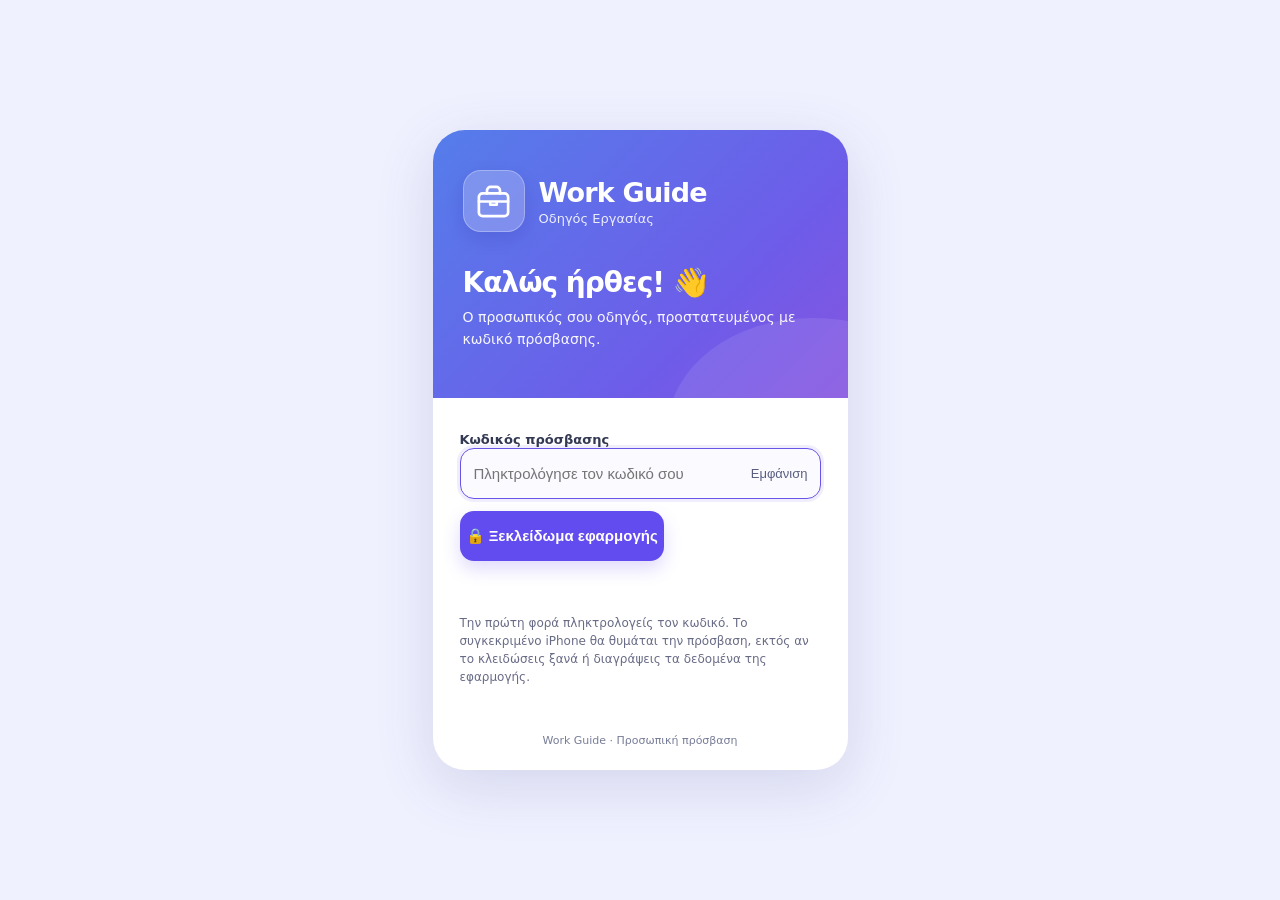
==== index.html @ 8a6b6c30 "Add files via upload" ====
<!doctype html>
<html lang="el"><head>
<meta charset="utf-8" />
<meta name="viewport" content="width=device-width, initial-scale=1, viewport-fit=cover" />
<meta name="theme-color" content="#625ce6" />
<meta name="robots" content="noindex,nofollow,noarchive" />
<meta name="description" content="Work Guide — Προσωπικός οδηγός εργασίας" />
<meta name="apple-mobile-web-app-capable" content="yes" />
<meta name="apple-mobile-web-app-title" content="Work Guide" />
<meta name="apple-mobile-web-app-status-bar-style" content="black-translucent" />
<link rel="manifest" href="./manifest.webmanifest" />
<link rel="apple-touch-icon" sizes="180x180" href="./icons/apple-touch-icon.png" />
<link rel="icon" sizes="192x192" type="image/png" href="./icons/icon-192.png" />
<title>Work Guide — Σύνδεση</title>
<style>
:root{color-scheme:light;font-family:Inter,system-ui,-apple-system,BlinkMacSystemFont,"Segoe UI",sans-serif}
*{box-sizing:border-box}html,body{margin:0;min-height:100%;background:#eff1ff;color:#192044}body{min-height:100dvh;display:grid;place-items:center;padding:max(22px,env(safe-area-inset-top)) 18px max(22px,env(safe-area-inset-bottom))}
.shell{width:min(100%,415px);min-height:580px;border-radius:32px;background:#fff;overflow:hidden;box-shadow:0 16px 58px #4e468d2a;display:flex;flex-direction:column}
.head{background:linear-gradient(135deg,#557dea 0%,#6e5ce9 68%,#8655df 100%);color:#fff;padding:40px 30px 47px;position:relative;isolation:isolate;overflow:hidden}
.head:after{content:"";position:absolute;z-index:-1;width:290px;height:220px;border-radius:50%;background:#ffffff17;right:-110px;bottom:-140px}
.brand{display:flex;align-items:center;gap:14px}.brand-icon{height:62px;width:62px;display:grid;place-items:center;border-radius:18px;background:#ffffff36;border:1px solid #ffffff48;box-shadow:0 7px 18px #19117f20}.brand-icon svg{height:39px;width:39px;stroke:#fff}.brand b{font-size:27px;letter-spacing:-.8px}.brand span{font-size:13px;opacity:.88;display:block;margin-top:3px}
h1{font-size:28px;letter-spacing:-1px;margin:34px 0 8px}.head p{font-size:14px;line-height:1.55;opacity:.95;margin:0}
.form{padding:31px 27px 36px;flex:1;display:flex;flex-direction:column;gap:10px}label{font-size:13px;font-weight:750;color:#333953}
.passrow{display:flex;align-items:center;border:1px solid #dedfec;border-radius:14px;overflow:hidden;background:#fbfaff;transition:border-color .2s}.passrow:focus-within{border-color:#6954e9;box-shadow:0 0 0 3px #6753e719}.passrow input{background:transparent;flex:1;border:0;padding:16px 13px;width:50%;font-size:15px;outline:none;color:#1a1b2e}.passrow button{border:0;background:none;padding:12px;color:#595e81;cursor:pointer;font-size:13px}
.submit{margin-top:12px;border:0;border-radius:14px;background:#634cef;color:#fff;height:50px;font-size:15px;font-weight:750;cursor:pointer;box-shadow:0 8px 18px #6144f132}.submit:disabled{opacity:.65;cursor:wait}#msg{min-height:21px;font-size:12px;line-height:1.5;color:#ad3153;margin:0}.explain{font-size:12px;color:#686b86;line-height:1.5;margin-top:auto;padding-top:22px}.foot{color:#777c97;font-size:11px;text-align:center;padding:0 12px 23px}
@media(max-width:480px){body{padding:0;display:block;background:#fff}.shell{width:100%;max-width:none;min-height:100dvh;border-radius:0;box-shadow:none}.head{padding-top:max(40px,calc(env(safe-area-inset-top) + 28px))}.form{padding:33px 24px 22px}}
</style></head><body>
<div class="shell"><header class="head"><div class="brand"><div class="brand-icon"><svg viewBox="0 0 24 24" fill="none" stroke-width="1.65" stroke-linecap="round" stroke-linejoin="round"><rect x="3" y="7" width="18" height="14" rx="2.3"/><path d="M8 7V5.3A2.3 2.3 0 0 1 10.3 3h3.4A2.3 2.3 0 0 1 16 5.3V7M3 12h18m-11 0v2h4v-2"/></svg></div><div><b>Work Guide</b><span>Οδηγός Εργασίας</span></div></div><h1>Καλώς ήρθες! 👋</h1><p>Ο προσωπικός σου οδηγός, προστατευμένος με κωδικό πρόσβασης.</p></header>
<main class="form"><form id="unlock"><label for="password">Κωδικός πρόσβασης</label><div class="passrow"><input id="password" name="password" type="password" autocomplete="off" minlength="1" required autofocus placeholder="Πληκτρολόγησε τον κωδικό σου"/><button type="button" id="toggle" aria-label="Εμφάνιση κωδικού">Εμφάνιση</button></div><button type="submit" class="submit" id="submit">🔒 Ξεκλείδωμα εφαρμογής</button><p id="msg" role="status" aria-live="polite"></p></form><p class="explain">Την πρώτη φορά πληκτρολογείς τον κωδικό. Το συγκεκριμένο iPhone θα θυμάται την πρόσβαση, εκτός αν το κλειδώσεις ξανά ή διαγράψεις τα δεδομένα της εφαρμογής.</p></main><div class="foot">Work Guide · Προσωπική πρόσβαση</div></div>
<script>
(()=>{
'use strict';
const $=id=>document.getElementById(id), form=$('unlock'), pwd=$('password'), btn=$('submit'), msg=$('msg');
const DB='workguide-device-unlock-v1', STORE='deviceKeys', KEY='deviceKey';
let unlocking=false;
function openDb(){
 return new Promise((resolve,reject)=>{
  if(!window.indexedDB){reject(new Error('Δεν υποστηρίζεται η μνήμη συσκευής.'));return;}
  const request=indexedDB.open(DB,1);
  request.onupgradeneeded=()=>{if(!request.result.objectStoreNames.contains(STORE))request.result.createObjectStore(STORE)};
  request.onsuccess=()=>resolve(request.result);
  request.onerror=()=>reject(request.error||new Error('Αδυναμία IndexedDB'));
 });
}
async function dbOperation(method,value){
 const db=await openDb();
 try{return await new Promise((resolve,reject)=>{
  const tx=db.transaction(STORE,method==='get'?'readonly':'readwrite');
  const request=method==='get'?tx.objectStore(STORE).get(KEY):method==='put'?tx.objectStore(STORE).put(value,KEY):tx.objectStore(STORE).delete(KEY);
  request.onsuccess=()=>resolve(request.result);
  request.onerror=()=>reject(request.error||new Error('Αποτυχία αποθήκευσης'));
  tx.onabort=()=>reject(tx.error||new Error('Αποτυχία βάσης'));
 })}finally{db.close()}
}
// Exposed only after successful unlock; used by the voluntary "Lock this device" button.
window.wgForgetDevice=async()=>{try{await dbOperation('delete')}catch(e){console.warn('Αποτυχία διαγραφής κλειδιού:',e);alert('Δεν διαγράφηκε το αποθηκευμένο κλειδί. Έλεγξε τον αποθηκευτικό χώρο του Safari.');return;}location.reload()};
const decoder=new TextDecoder(), encoder=new TextEncoder();
async function getEncrypted(){
 if(!self.crypto?.subtle)throw Error('Χρειάζεται HTTPS για ασφαλή λειτουργία.');
 const response=await fetch('./content.enc',{cache:'no-store'});
 if(!response.ok)throw Error('Δεν βρέθηκε το κρυπτογραφημένο περιεχόμενο.');
 const bytes=new Uint8Array(await response.arrayBuffer());
 if(bytes.length<48||decoder.decode(bytes.slice(0,4))!=='WGL2')throw Error('Το αρχείο της εφαρμογής δεν είναι έγκυρο.');
 return {salt:bytes.slice(4,20),iv:bytes.slice(20,32),cipher:bytes.slice(32)};
}
async function derive(password,salt){
 const material=await crypto.subtle.importKey('raw',encoder.encode(password),'PBKDF2',false,['deriveKey']);
 return crypto.subtle.deriveKey({name:'PBKDF2',salt,iterations:250000,hash:'SHA-256'},material,{name:'AES-GCM',length:256},false,['encrypt','decrypt']);
}
async function decrypt(key,packet){return decoder.decode(await crypto.subtle.decrypt({name:'AES-GCM',iv:packet.iv,additionalData:encoder.encode('workguide-v2-locked')},key,packet.cipher))}
function openApp(html,key){
 // The old edition forcibly locked on backgrounding. Remove only that obsolete behavior.
 html=html.replace(/<style id="wg-relock-style">[\s\S]*?<\/script>/,'');
 // Load the original procedure editor and the updated visual layer AFTER decrypting.
 const extras='<link rel="stylesheet" href="./procedures.css?v=4">'+
 '<link rel="stylesheet" href="./wg-photo-ui.css?v=4">'+
 '<script src="./procedures.js?v=4"><'+'/script>'+
 '<script src="./wg-photo-ui.js?v=4"><'+'/script>';
 const composed=html.replace(/<\/body>/i,extras+'</body>');
 window.__wgProcedureKey=key;
 pwd.value='';
 document.open();document.write(composed);document.close();
}
function message(text){msg.textContent=text;}
function busy(value,label){unlocking=value;btn.disabled=value;btn.textContent=label}
$('toggle').addEventListener('click',()=>{const visible=pwd.type==='text';pwd.type=visible?'password':'text';$('toggle').textContent=visible?'Εμφάνιση':'Απόκρυψη'});
form.addEventListener('submit',async e=>{
 e.preventDefault();if(unlocking||!pwd.value)return;
 busy(true,'Έλεγχος κωδικού…');message('');
 try{
  const packet=await getEncrypted();
  const key=await derive(pwd.value,packet.salt);
  let html;try{html=await decrypt(key,packet)}catch(e){throw Error('Λάθος κωδικός. Δοκίμασε ξανά.')}
  // Don't block access if the device refuses persistent key storage.
  try{await dbOperation('put',key)}catch(e){console.warn('Remember device unavailable',e)}
  openApp(html,key);
 }catch(e){message(e.message||'Αδυναμία ξεκλειδώματος.');busy(false,'🔒 Ξεκλείδωμα εφαρμογής');pwd.select()}
});
// Automatic unlock if the saved AES key still decrypts the currently deployed file.
(async()=>{
 message('Έλεγχος αυτής της συσκευής…');
 let key;try{key=await dbOperation('get')}catch(e){message('');return;}
 if(!key){message('');return;}
 busy(true,'Άνοιγμα Work Guide…');
 try{const packet=await getEncrypted();const html=await decrypt(key,packet);openApp(html,key)}
 catch(e){
  console.warn('Απαιτείται νέα επιβεβαίωση κωδικού.',e);
  try{await dbOperation('delete')}catch(_e){}
  busy(false,'🔒 Ξεκλείδωμα εφαρμογής');message('Χρειάζεται ξανά κωδικός (π.χ. επειδή άλλαξε ή καθαρίστηκαν τα δεδομένα).');
 }
})();
if('serviceWorker' in navigator&&(location.protocol==='https:'||location.hostname==='localhost'||location.hostname==='127.0.0.1')){
 window.addEventListener('load',()=>navigator.serviceWorker.register('./sw.js').catch(()=>{}));
}
})();
</script></body></html>
---- procedures.css ----
/* Work Guide — add and edit personal procedures, matching the existing PWA design */
.wg-new{display:flex;align-items:center;justify-content:center;gap:8px;background:linear-gradient(120deg,#6755ee,#7655ef);color:white;border:0;border-radius:15px;min-height:50px;padding:13px 16px;width:100%;font-weight:800;font-size:14px;margin:13px 0 17px;box-shadow:0 7px 18px #6550ee26}
.wg-count{font-size:12px;font-weight:700;color:#646988;margin:20px 3px 8px}
.wg-private{font-size:12px;line-height:1.55;color:#687086;background:#f0f0ff;padding:12px 14px;border-radius:12px;margin:14px 0}
.wg-form-label{display:block;font-size:13px;font-weight:800;color:#2a2d49;margin:18px 0 7px}
.wg-form-input,.wg-form-area{width:100%;box-sizing:border-box;border:1px solid #dcdfee;border-radius:13px;background:#fff;padding:13px 14px;color:#242843;font:inherit;font-size:15px;line-height:1.45;outline:none}
.wg-form-input:focus,.wg-form-area:focus{border-color:#7655ea;box-shadow:0 0 0 3px #6a4ce51d}
.wg-form-area{min-height:86px;resize:vertical}
.wg-step-edit{border:1px solid #e6e6f1;border-radius:16px;background:white;padding:13px 12px;margin:11px 0}
.wg-step-top{display:flex;align-items:center;gap:8px;margin-bottom:9px;font-size:13px;font-weight:800}
.wg-step-num{border-radius:30px;width:26px;height:26px;display:grid;place-items:center;background:#ebe7ff;color:#5e41da}
.wg-step-actions{margin-left:auto;display:flex;gap:5px}
.wg-smallbtn{border:1px solid #e4e3f0;background:#f8f7ff;color:#604bd1;border-radius:9px;min-width:32px;height:30px;font-size:14px;padding:0 6px;font-weight:800}
.wg-remove{color:#ad4666;background:#fff5f8;border-color:#ffdeea}
.wg-add-step{display:flex;align-items:center;justify-content:center;gap:6px;border:1.5px dashed #a89af6;background:#f6f3ff;color:#6044d3;border-radius:13px;width:100%;min-height:46px;font-size:13px;font-weight:800;margin:13px 0 15px}
.wg-btnrow{display:flex;gap:9px;margin-top:17px}.wg-btnrow>*{flex:1}
.wg-save{border:none;border-radius:13px;background:#6751ea;color:#fff;font-weight:800;padding:13px 15px;min-height:46px}
.wg-secondary{border:1px solid #e2dff5;background:#fff;color:#5e51ba;font-size:13px;border-radius:13px;font-weight:750;padding:12px;min-height:44px}
.wg-error{min-height:16px;font-size:12px;color:#b23c5e;margin:10px 0}
.wg-detailactions{display:flex;gap:10px;margin-top:16px;flex-wrap:wrap}.wg-detailactions button{flex:1}
.wg-heading{display:flex;align-items:center;justify-content:space-between;gap:10px}
.wg-inlineicon{display:inline-flex;vertical-align:middle;margin-right:7px}
.wg-tinyhint{color:#7b7d93;font-size:11.5px;line-height:1.55;margin:9px 3px}
---- wg-photo-ui.css ----
/* Updated Work Guide photo-matching theme: layout remains responsive on iPhone. */
:root{--wg-accent:#7847d1;--wg-dark:#27203e}
body{background:#f3eefb;color:#1a1931}
.phone{border-color:#11101c}
.main{background:#ffffff}
.hero{background:linear-gradient(148deg,#9b62df 0%,#7845c8 62%,#6138ad 100%);min-height:232px;padding:22px 23px 28px;border-radius:0 0 41% 8%/0 0 5% 2%}
.hero:before{display:none}
.hero h1{font-size:27px;margin:22px 0 10px}
.hero p{max-width:310px;font-size:14.7px;line-height:1.5}
.appicon{width:60px;height:60px;border-radius:50%;background:#ffffff30}
.brand{font-size:25px}.caption{font-size:15px}
.hero .searchbox{height:45px;margin-top:17px;border-radius:16px}
.tiles{gap:13px;padding:17px 18px 26px;background:#fff}
.tile{border-radius:23px;min-height:149px;padding:17px 18px 16px}
.tile .tilehead{font-size:17px;letter-spacing:-.45px}
.tile .tiledesc{font-size:12px;line-height:1.4;margin-top:5px}
.tile .tilearrow{top:25px}
.c-blue{background:linear-gradient(125deg,#e8efff,#dfe8ff)}
.c-purple{background:linear-gradient(125deg,#f2eafa,#ece0fc)}
.c-green{background:linear-gradient(125deg,#e8faf4,#def6eb)}
.c-peach{background:linear-gradient(125deg,#fff3e6,#fff0e6)}
.c-cyan{background:linear-gradient(125deg,#e9f1ff,#dfebff)}
.c-pink{background:linear-gradient(125deg,#ffedf6,#fbe3f1)}
.head{position:relative;background:linear-gradient(135deg,#965bdc,#693cb7);color:white;padding:19px 18px 20px;border-bottom:0;min-height:86px;justify-content:center}
.head strong{font-size:21px;font-weight:750;text-align:center;max-width:75%;overflow-wrap:anywhere;line-height:1.28}
.head .back{position:absolute;left:14px;top:50%;transform:translateY(-50%);background:transparent;color:white;border:0;border-radius:0}
.head .back svg{stroke:white}
.screenContent{padding:19px 19px 35px;background:white}
.wg-list-screen{padding-top:20px}
.wg-new{border-radius:15px;min-height:60px;font-size:17px;margin:0 0 29px;background:linear-gradient(110deg,#965bdc,#6941c3);box-shadow:0 5px 14px #7444ce1a}
.wg-count,.wg-sectionlabel{font-size:13px;letter-spacing:1.1px;font-weight:800;color:#4b4567;margin:19px 3px 10px}
.wg-list-screen .entry{min-height:76px;border-radius:16px;margin-top:13px;border:1px solid #dce0eb;padding:14px 15px;box-shadow:none}
.wg-list-screen .entry .sym{background:transparent;min-width:34px;height:34px;color:#7847d1}
.entry .enTitle{font-size:16px}.entry .enDesc{font-size:13px}
.wg-photo-head{min-height:86px}
.wg-detail-screen{padding-top:19px}
.wg-description-banner{background:#f0ebfb;color:#27213c;border-radius:18px;padding:20px 18px;font-size:15px;line-height:1.5;margin-bottom:30px}
.wg-detail-screen .step{border:1px solid #dce0e9;border-radius:17px;margin:12px 0;padding:17px 14px;align-items:center;min-height:75px}
.wg-step-copy{font-size:15px;line-height:1.55;color:#20213b}
.wg-detail-screen .step .number{background:#8054d6;min-width:39px;width:39px;height:39px;font-size:18px;margin-right:8px}
.wg-detailactions{margin-top:24px}
.wg-detailactions .wg-secondary{color:#b43d64}
.nav{box-shadow:0 -3px 20px #1b124808;border-color:#f0edf5}
.nav button.active{color:#7645d4}
.nav svg{stroke-width:1.9}
@media(max-width:480px){.hero{min-height:225px}.tiles{padding:17px 16px 25px}.tile{min-height:145px;padding:16px 14px}.tile .tilehead{font-size:16px}}
@media(max-width:360px){.tile .tilehead{font-size:15px}.tile{min-height:133px}.hero{padding-left:17px;padding-right:17px}.screenContent{padding-left:14px;padding-right:14px}}
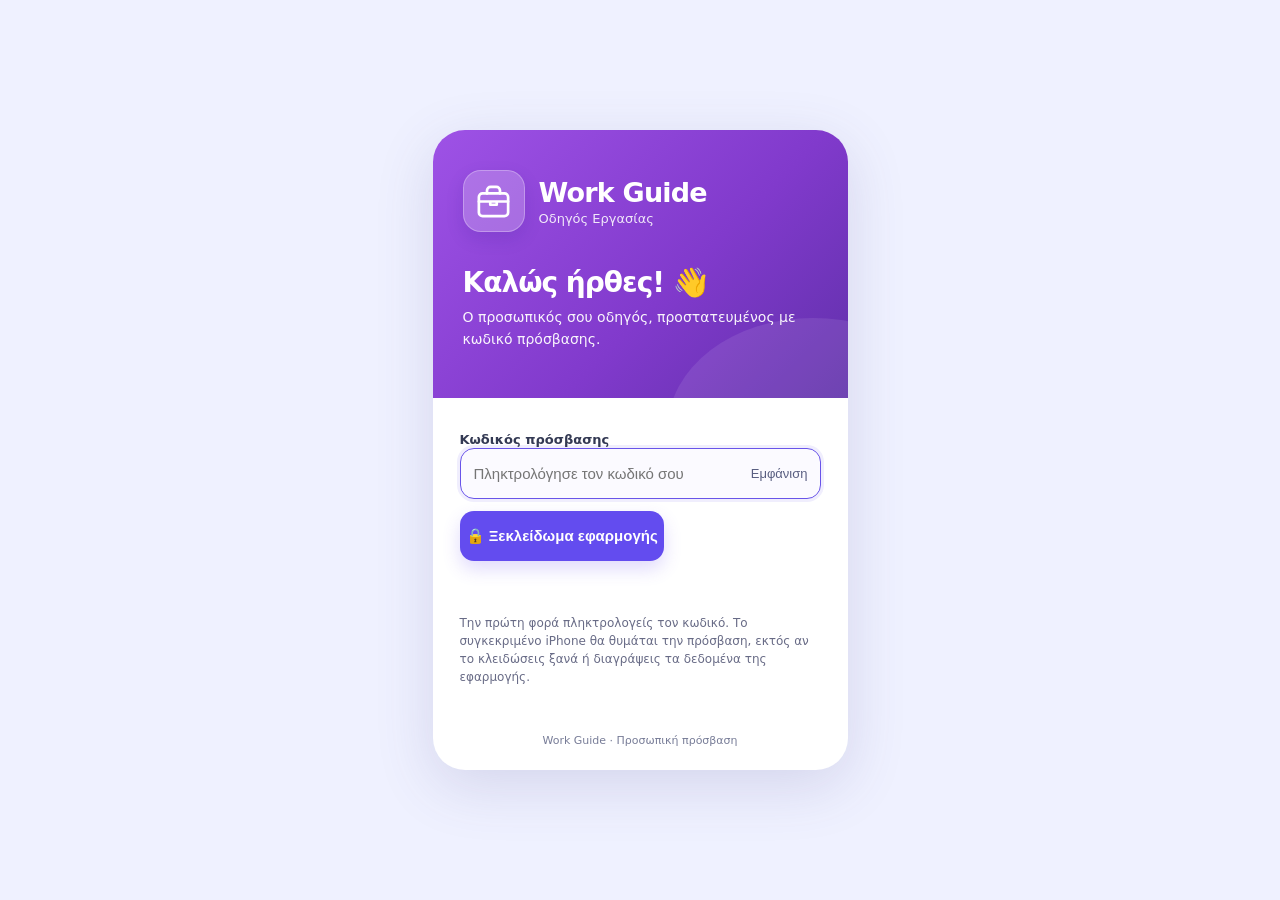
==== commit d86f2957: "Add files via upload" ====
--- a/index.html
+++ b/index.html
@@ -16,7 +16,7 @@
 :root{color-scheme:light;font-family:Inter,system-ui,-apple-system,BlinkMacSystemFont,"Segoe UI",sans-serif}
 *{box-sizing:border-box}html,body{margin:0;min-height:100%;background:#eff1ff;color:#192044}body{min-height:100dvh;display:grid;place-items:center;padding:max(22px,env(safe-area-inset-top)) 18px max(22px,env(safe-area-inset-bottom))}
 .shell{width:min(100%,415px);min-height:580px;border-radius:32px;background:#fff;overflow:hidden;box-shadow:0 16px 58px #4e468d2a;display:flex;flex-direction:column}
-.head{background:linear-gradient(135deg,#557dea 0%,#6e5ce9 68%,#8655df 100%);color:#fff;padding:40px 30px 47px;position:relative;isolation:isolate;overflow:hidden}
+.head{background:linear-gradient(135deg,#9e52e6 0%,#813acc 58%,#6030aa 100%);color:#fff;padding:40px 30px 47px;position:relative;isolation:isolate;overflow:hidden}
 .head:after{content:"";position:absolute;z-index:-1;width:290px;height:220px;border-radius:50%;background:#ffffff17;right:-110px;bottom:-140px}
 .brand{display:flex;align-items:center;gap:14px}.brand-icon{height:62px;width:62px;display:grid;place-items:center;border-radius:18px;background:#ffffff36;border:1px solid #ffffff48;box-shadow:0 7px 18px #19117f20}.brand-icon svg{height:39px;width:39px;stroke:#fff}.brand b{font-size:27px;letter-spacing:-.8px}.brand span{font-size:13px;opacity:.88;display:block;margin-top:3px}
 h1{font-size:28px;letter-spacing:-1px;margin:34px 0 8px}.head p{font-size:14px;line-height:1.55;opacity:.95;margin:0}
@@ -72,10 +72,10 @@
  // The old edition forcibly locked on backgrounding. Remove only that obsolete behavior.
  html=html.replace(/<style id="wg-relock-style">[\s\S]*?<\/script>/,'');
  // Load the original procedure editor and the updated visual layer AFTER decrypting.
- const extras='<link rel="stylesheet" href="./procedures.css?v=4">'+
- '<link rel="stylesheet" href="./wg-photo-ui.css?v=4">'+
- '<script src="./procedures.js?v=4"><'+'/script>'+
- '<script src="./wg-photo-ui.js?v=4"><'+'/script>';
+ const extras='<link rel="stylesheet" href="./procedures.css?v=5">'+
+ '<link rel="stylesheet" href="./wg-photo-ui.css?v=5">'+
+ '<script src="./procedures.js?v=5"><'+'/script>'+
+ '<script src="./wg-photo-ui.js?v=5"><'+'/script>';
  const composed=html.replace(/<\/body>/i,extras+'</body>');
  window.__wgProcedureKey=key;
  pwd.value='';
--- a/wg-photo-ui.css
+++ b/wg-photo-ui.css
@@ -1,47 +1,92 @@
-/* Updated Work Guide photo-matching theme: layout remains responsive on iPhone. */
-:root{--wg-accent:#7847d1;--wg-dark:#27203e}
-body{background:#f3eefb;color:#1a1931}
-.phone{border-color:#11101c}
-.main{background:#ffffff}
-.hero{background:linear-gradient(148deg,#9b62df 0%,#7845c8 62%,#6138ad 100%);min-height:232px;padding:22px 23px 28px;border-radius:0 0 41% 8%/0 0 5% 2%}
-.hero:before{display:none}
-.hero h1{font-size:27px;margin:22px 0 10px}
-.hero p{max-width:310px;font-size:14.7px;line-height:1.5}
-.appicon{width:60px;height:60px;border-radius:50%;background:#ffffff30}
-.brand{font-size:25px}.caption{font-size:15px}
-.hero .searchbox{height:45px;margin-top:17px;border-radius:16px}
-.tiles{gap:13px;padding:17px 18px 26px;background:#fff}
-.tile{border-radius:23px;min-height:149px;padding:17px 18px 16px}
-.tile .tilehead{font-size:17px;letter-spacing:-.45px}
-.tile .tiledesc{font-size:12px;line-height:1.4;margin-top:5px}
-.tile .tilearrow{top:25px}
-.c-blue{background:linear-gradient(125deg,#e8efff,#dfe8ff)}
-.c-purple{background:linear-gradient(125deg,#f2eafa,#ece0fc)}
-.c-green{background:linear-gradient(125deg,#e8faf4,#def6eb)}
-.c-peach{background:linear-gradient(125deg,#fff3e6,#fff0e6)}
-.c-cyan{background:linear-gradient(125deg,#e9f1ff,#dfebff)}
-.c-pink{background:linear-gradient(125deg,#ffedf6,#fbe3f1)}
-.head{position:relative;background:linear-gradient(135deg,#965bdc,#693cb7);color:white;padding:19px 18px 20px;border-bottom:0;min-height:86px;justify-content:center}
-.head strong{font-size:21px;font-weight:750;text-align:center;max-width:75%;overflow-wrap:anywhere;line-height:1.28}
-.head .back{position:absolute;left:14px;top:50%;transform:translateY(-50%);background:transparent;color:white;border:0;border-radius:0}
-.head .back svg{stroke:white}
-.screenContent{padding:19px 19px 35px;background:white}
+/* Work Guide Base UI — photographic three-screen layout, 2026-11-08 */
+:root{--wg-purple:#7038bc;--wg-purple2:#9650e3;--wg-ink:#161429;--wg-line:#e4e0ee}
+html,body{background:#f8f7fb;color:var(--wg-ink)}
+.phone{border-color:#17141d}
+.main{background:#fff}
+/* The reference image has no permanently visible bottom tab bar; auxiliary options are placed after the six cards. */
+.nav{display:none!important}
+.hero{background:linear-gradient(145deg,#a154ee 0%,#7f39c8 49%,#5f2aa5 100%);height:204px;min-height:0!important;padding:38px 24px 34px;position:relative;overflow:hidden;border-radius:0}
+.hero:before{content:"";display:block;position:absolute;width:340px;height:150px;top:35px;right:-140px;border-radius:50%;border:1px solid #ffffff25;transform:rotate(-23deg);background:transparent}
+.hero:after{content:"";display:block;position:absolute;z-index:1;bottom:-38px;left:-7%;width:114%;height:63px;border-radius:52% 48% 0 0/72% 64% 0 0;background:#fff;transform:rotate(-.8deg)}
+.hero>*{position:relative;z-index:2}
+.hero .topline{gap:12px;align-items:center}
+.hero .appicon{height:65px;width:65px;border-radius:50%;background:#ffffff25;border:1px solid #ffffff2b;box-shadow:0 6px 18px #4b127523}
+.hero .appicon svg{height:37px;width:37px;stroke-width:2}
+.hero .brand{font-size:26px;letter-spacing:-.5px;line-height:1.12;font-weight:780}
+.hero .caption{font-size:15px;opacity:.95;line-height:1.4}
+.hero .bell{display:none}
+.hero .searchbox,.hero>h1,.hero>p{display:none}
+.wg-home-intro{padding:8px 22px 6px;background:#fff}
+.wg-home-intro h1{font-size:28px;font-weight:800;line-height:1.1;margin:0 0 7px;letter-spacing:-1px}
+.wg-home-intro p{font-size:15px;line-height:1.52;color:#27233b;margin:0;max-width:335px}
+.tiles{gap:14px 13px;padding:21px 20px 18px;background:#fff}
+.tile{min-height:145px;border-radius:20px;padding:16px 17px 17px;box-shadow:none;border:0;transition:transform .12s;justify-content:initial}
+.tile:active{transform:scale(.98)}
+.tile .tileIcon svg{height:40px;width:40px;stroke-width:1.8}
+.tile .tilearrow{display:none!important}
+.tilecopy{margin-top:auto}
+.tile .tilehead{font-size:17px;line-height:1.14;font-weight:800;letter-spacing:-.65px;color:#14101f;margin:0}
+.tile .tiledesc{font-size:12px;line-height:1.38;color:#221d31;margin-top:5px}
+.c-blue{background:linear-gradient(120deg,#e6edff,#dae4ff);color:#0f58d0}
+.c-purple{background:linear-gradient(120deg,#f1e7fe,#e9d8fd);color:#612ab9}
+.c-green{background:linear-gradient(120deg,#e7f9ef,#d8f8e9);color:#0b9d34}
+.c-peach{background:linear-gradient(120deg,#fff4e7,#fff0df);color:#ef7f08}
+.c-cyan{background:linear-gradient(120deg,#e6efff,#dce8ff);color:#0963d9}
+.c-pink{background:linear-gradient(120deg,#ffedf5,#fbd9eb);color:#d92373}
+.wg-home-links{padding:0 22px 24px;display:flex;gap:13px;justify-content:center;flex-wrap:wrap}
+.wg-home-links button{border:0;background:none;color:#635a78;font-size:12px;padding:8px 4px;min-height:40px}
+/* Header of procedures and details */
+.head{background:linear-gradient(105deg,#9950e4,#6430ae);min-height:91px;padding:27px 19px 16px;color:#fff;display:flex;align-items:center;justify-content:center;border:0;position:relative}
+.head strong{font-weight:800;text-align:center;line-height:1.2;font-size:21px;letter-spacing:-.5px;max-width:68%;overflow-wrap:anywhere}
+.head .back{position:absolute;left:16px;top:50%;transform:translateY(-45%);background:transparent;border:0;border-radius:0;color:#fff;width:32px;height:42px;padding:4px}
+.head .back svg{stroke:#fff;stroke-width:2.2}
+.head .wg-head-actions{position:absolute;right:10px;top:50%;transform:translateY(-45%);display:flex;gap:4px}
+.head .wg-head-actions button{color:#fff;border:0;background:none;width:37px;height:40px;display:grid;place-items:center}
+.screenContent{padding:19px 18px 35px;background:white;min-height:calc(100% - 90px)}
 .wg-list-screen{padding-top:20px}
-.wg-new{border-radius:15px;min-height:60px;font-size:17px;margin:0 0 29px;background:linear-gradient(110deg,#965bdc,#6941c3);box-shadow:0 5px 14px #7444ce1a}
-.wg-count,.wg-sectionlabel{font-size:13px;letter-spacing:1.1px;font-weight:800;color:#4b4567;margin:19px 3px 10px}
-.wg-list-screen .entry{min-height:76px;border-radius:16px;margin-top:13px;border:1px solid #dce0eb;padding:14px 15px;box-shadow:none}
-.wg-list-screen .entry .sym{background:transparent;min-width:34px;height:34px;color:#7847d1}
-.entry .enTitle{font-size:16px}.entry .enDesc{font-size:13px}
-.wg-photo-head{min-height:86px}
-.wg-detail-screen{padding-top:19px}
-.wg-description-banner{background:#f0ebfb;color:#27213c;border-radius:18px;padding:20px 18px;font-size:15px;line-height:1.5;margin-bottom:30px}
-.wg-detail-screen .step{border:1px solid #dce0e9;border-radius:17px;margin:12px 0;padding:17px 14px;align-items:center;min-height:75px}
-.wg-step-copy{font-size:15px;line-height:1.55;color:#20213b}
-.wg-detail-screen .step .number{background:#8054d6;min-width:39px;width:39px;height:39px;font-size:18px;margin-right:8px}
-.wg-detailactions{margin-top:24px}
-.wg-detailactions .wg-secondary{color:#b43d64}
-.nav{box-shadow:0 -3px 20px #1b124808;border-color:#f0edf5}
-.nav button.active{color:#7645d4}
-.nav svg{stroke-width:1.9}
-@media(max-width:480px){.hero{min-height:225px}.tiles{padding:17px 16px 25px}.tile{min-height:145px;padding:16px 14px}.tile .tilehead{font-size:16px}}
-@media(max-width:360px){.tile .tilehead{font-size:15px}.tile{min-height:133px}.hero{padding-left:17px;padding-right:17px}.screenContent{padding-left:14px;padding-right:14px}}
+.wg-new{margin:0 0 31px;width:100%;min-height:60px;border-radius:16px;background:linear-gradient(115deg,#9f4be8,#7434c7);color:#fff;box-shadow:0 7px 15px #7630b722;font-size:17px;font-weight:800;gap:12px}
+.wg-new svg{height:23px;width:23px}
+.wg-count,.wg-sectionlabel{display:block;font-weight:850;color:#4e3d78;font-size:13px;letter-spacing:.65px;margin:22px 2px 14px}
+.wg-list-screen .entry{border:1px solid #dedbe9;background:#fff;padding:14px 15px;border-radius:17px;box-shadow:0 1px 5px #2b1c5e0a;margin-top:12px;min-height:76px;gap:13px}
+.wg-list-screen .entry .sym{color:#793ad0;background:transparent;height:36px;min-width:36px;border-radius:0}
+.wg-list-screen .entry .sym svg{width:29px;height:29px;stroke-width:2}
+.wg-list-screen .entry .enTitle{font-size:16px;font-weight:800;color:#1e1830;line-height:1.3}
+.wg-list-screen .entry .enDesc{font-size:13px;color:#4f4369;margin-top:2px}
+.wg-list-screen .entry .chev{color:#503e6d}
+.wg-private,.wg-tinyhint{font-size:11px;color:#6e6681;line-height:1.5}
+.wg-private{background:#f7f3fe;margin-top:25px}
+/* Details: photographic numbered-step layout */
+.wg-detail-screen{padding:18px 18px 28px}
+.wg-description-banner{border-radius:17px;background:#f0e7ff;color:#241c37;padding:18px 19px;line-height:1.47;font-size:15px;margin:0 0 30px}
+.wg-detail-screen .wg-sectionlabel{margin:0 3px 15px}
+.wg-detail-screen .step{border:1px solid #e1deeb;border-radius:17px;min-height:76px;display:flex;align-items:center;gap:13px;padding:14px 13px;margin:0 0 12px;background:#fff}
+.wg-detail-screen .step .number{background:linear-gradient(140deg,#a158ed,#6e2ec5);color:white;width:40px;min-width:40px;height:40px;font-weight:800;font-size:19px;margin:0}
+.wg-step-copy,.wg-detail-screen .step .wg-step-copy{font-size:15px;color:#201c2f;line-height:1.5}
+.wg-detail-screen .step strong{font-size:15px;font-weight:500;line-height:1.4}
+.wg-detail-screen .step p{display:none}
+.wg-detailactions{margin-top:22px}
+/* forms continue to be useable and visually compatible */
+.wg-form-input,.wg-form-area{border-color:#ddd8e9}
+.wg-form-input:focus,.wg-form-area:focus{border-color:#7940cc}
+.wg-add-step{border-color:#b88ce7;background:#f7f1fe;color:#7238c7}
+.wg-save{background:linear-gradient(120deg,#a051e6,#7838c9)}
+.wg-step-num{background:#eedffe;color:#702fc6}
+.wg-secondary{color:#653ba2}
+/* Keep the lock screen and other secondary pages working. */
+@media(max-width:480px){
+ .hero{height:190px;padding:calc(env(safe-area-inset-top) + 15px) 20px 24px}
+ .wg-home-intro{padding:12px 19px 3px}
+ .wg-home-intro h1{font-size:27px}
+ .tiles{gap:13px;padding:18px 17px 15px}
+ .tile{padding:14px 15px;min-height:142px}
+ .tile .tilehead{font-size:16.5px}
+ .tile .tiledesc{font-size:11.7px}
+ .head{padding-top:calc(env(safe-area-inset-top) + 16px);min-height:calc(84px + env(safe-area-inset-top))}
+ .wg-list-screen .entry{min-height:74px}
+}
+@media(max-width:365px){.tile{min-height:135px;padding:12px}.tile .tilehead{font-size:15px}.tile .tiledesc{font-size:11px}.tiles{gap:10px}.hero .brand{font-size:23px}}
+@media (prefers-reduced-motion: reduce){.tile{transition:none}}
+
+.wg-home-links{display:none!important}
+.wg-private,.wg-tinyhint{display:none!important}
+.wg-detailactions{display:none!important}
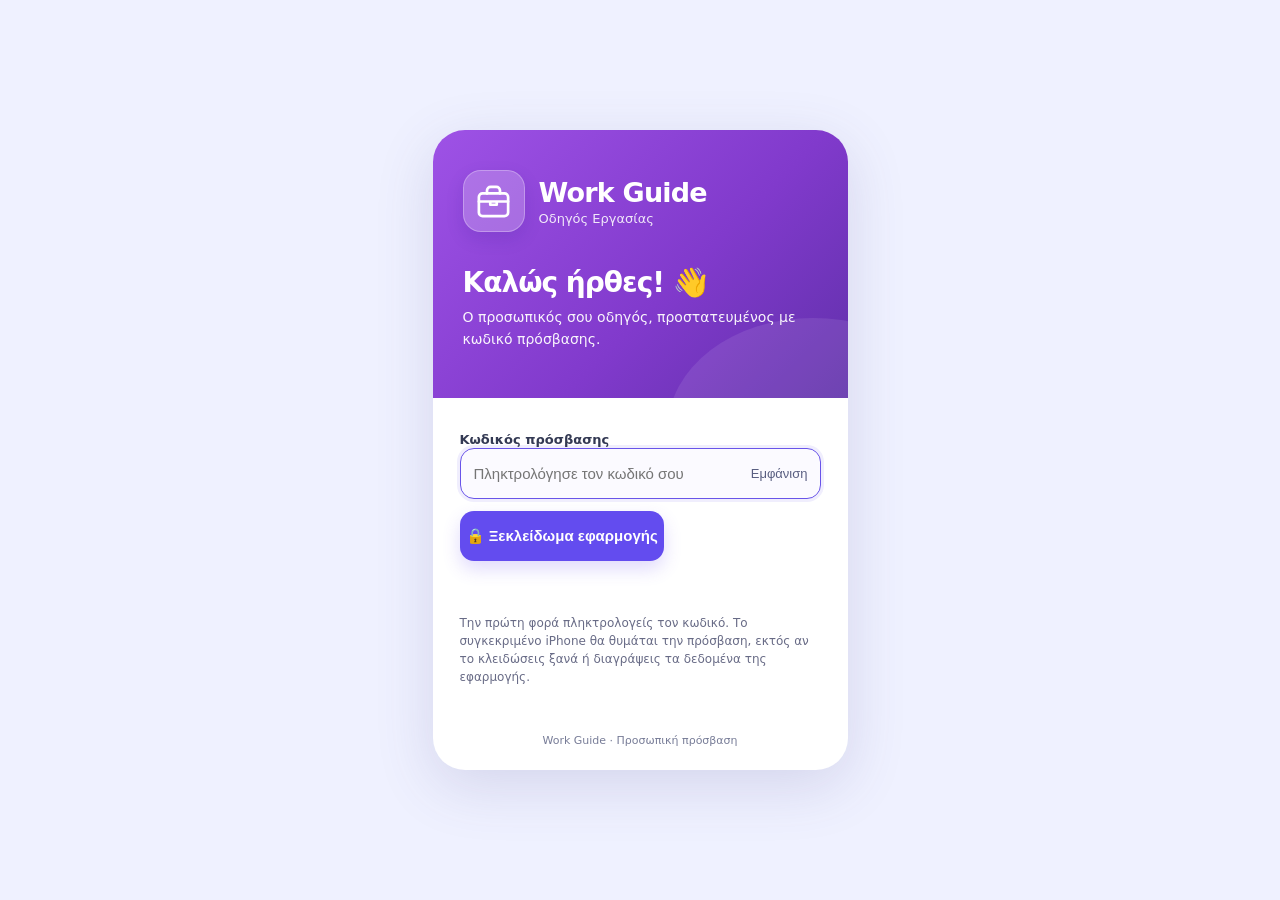
==== commit 098f5b77: "Add files via upload" ====
--- a/index.html
+++ b/index.html
@@ -72,10 +72,8 @@
  // The old edition forcibly locked on backgrounding. Remove only that obsolete behavior.
  html=html.replace(/<style id="wg-relock-style">[\s\S]*?<\/script>/,'');
  // Load the original procedure editor and the updated visual layer AFTER decrypting.
- const extras='<link rel="stylesheet" href="./procedures.css?v=5">'+
- '<link rel="stylesheet" href="./wg-photo-ui.css?v=5">'+
- '<script src="./procedures.js?v=5"><'+'/script>'+
- '<script src="./wg-photo-ui.js?v=5"><'+'/script>';
+ const extras='<script src="./wg-secure-store.js?v=6"><'+'/script>'+
+ '<script src="./wg-backup.js?v=6"><'+'/script>';
  const composed=html.replace(/<\/body>/i,extras+'</body>');
  window.__wgProcedureKey=key;
  pwd.value='';
@@ -109,8 +107,6 @@
   busy(false,'🔒 Ξεκλείδωμα εφαρμογής');message('Χρειάζεται ξανά κωδικός (π.χ. επειδή άλλαξε ή καθαρίστηκαν τα δεδομένα).');
  }
 })();
-if('serviceWorker' in navigator&&(location.protocol==='https:'||location.hostname==='localhost'||location.hostname==='127.0.0.1')){
- window.addEventListener('load',()=>navigator.serviceWorker.register('./sw.js').catch(()=>{}));
-}
 })();
 </script></body></html>
+
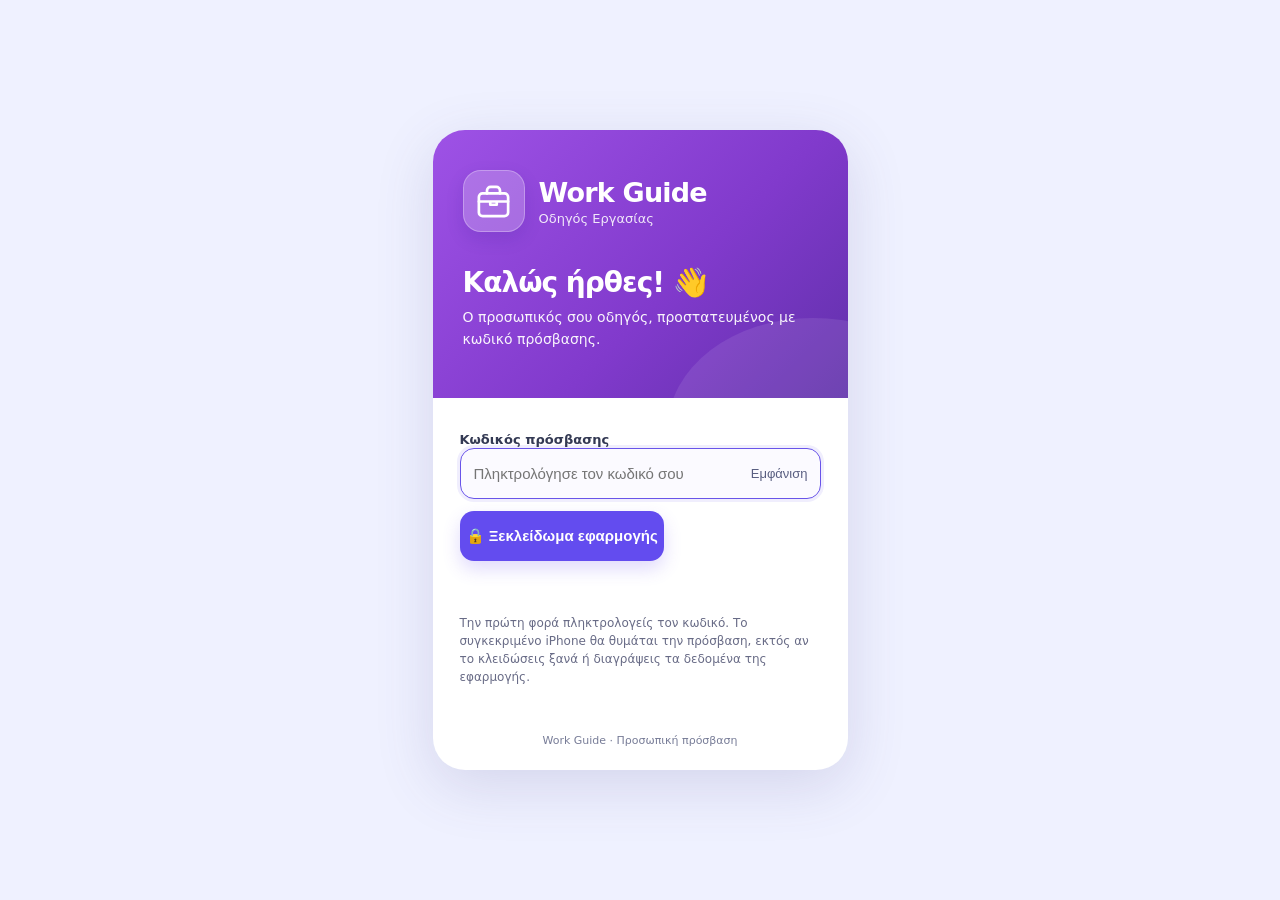
==== commit 87c37fc6: "Add files via upload" ====
--- a/index.html
+++ b/index.html
@@ -72,8 +72,10 @@
  // The old edition forcibly locked on backgrounding. Remove only that obsolete behavior.
  html=html.replace(/<style id="wg-relock-style">[\s\S]*?<\/script>/,'');
  // Load the original procedure editor and the updated visual layer AFTER decrypting.
- const extras='<script src="./wg-secure-store.js?v=6"><'+'/script>'+
- '<script src="./wg-backup.js?v=6"><'+'/script>';
+ const extras='<link rel="stylesheet" href="./wg-theme-v6.3.css">'+
+ '<script src="./lucide.min.js?v=6"><'+'/script>'+
+ '<script src="./wg-secure-store.js?v=6"><'+'/script>'+
+ '<script src="./wg-app-v6.3.js"><'+'/script>';
  const composed=html.replace(/<\/body>/i,extras+'</body>');
  window.__wgProcedureKey=key;
  pwd.value='';
@@ -107,6 +109,12 @@
   busy(false,'🔒 Ξεκλείδωμα εφαρμογής');message('Χρειάζεται ξανά κωδικός (π.χ. επειδή άλλαξε ή καθαρίστηκαν τα δεδομένα).');
  }
 })();
+if('serviceWorker' in navigator&&(location.protocol==='https:'||location.hostname==='localhost'||location.hostname==='127.0.0.1')){
+ navigator.serviceWorker.register('./sw.js',{updateViaCache:'none'}).then(registration=>registration.update()).catch(()=>{});
+}
 })();
 </script></body></html>
 
+
+
+
--- a/wg-theme-v6.3.css
+++ b/wg-theme-v6.3.css
@@ -0,0 +1,282 @@
+
+#wg-designer{font-family:Inter,-apple-system,BlinkMacSystemFont,'Segoe UI',Arial,sans-serif;color:#1e2140;background:#f5f4f9;font-synthesis:none}#wg-designer *{box-sizing:border-box}#wg-designer button,#wg-designer input,#wg-designer select,#wg-designer textarea{font:inherit}#wg-designer button{cursor:pointer}#wg-designer button:disabled{cursor:not-allowed;opacity:.45}#wg-designer{margin:0;min-height:100vh}#wg-designer button:focus-visible,#wg-designer input:focus-visible,#wg-designer textarea:focus-visible,#wg-designer select:focus-visible{outline:3px solid #bb9afc;outline-offset:2px}#wg-designer .topbar{display:flex;align-items:center;justify-content:space-between;gap:18px;padding:17px max(20px,calc((100vw - 1530px)/2));background:#fff;border-bottom:1px solid #e6e3ee;position:relative;z-index:5;flex-wrap:wrap}#wg-designer .brand{display:flex;align-items:center;gap:12px}#wg-designer .brand-mark{background:linear-gradient(140deg,#a75bed,#633ac0);color:#fff;width:44px;height:44px;border-radius:14px;display:grid;place-items:center;box-shadow:0 5px 13px #7752c933}#wg-designer .brand-title{font-size:18px;font-weight:800;letter-spacing:-.6px}#wg-designer .brand small{display:block;color:#77748c;margin-top:2px;font-size:11px}#wg-designer .top-actions{display:flex;gap:8px;align-items:center;flex-wrap:wrap}#wg-designer .pill{font-size:11px;border-radius:999px;background:#f1ecff;color:#6541b6;font-weight:700;padding:7px 11px;white-space:nowrap}#wg-designer .wg-button{border:1px solid #dcd5eb;background:white;color:#36304a;min-height:38px;padding:9px 13px;border-radius:11px;font-weight:700;font-size:12px;display:inline-flex;gap:7px;align-items:center;justify-content:center;white-space:nowrap;transition:filter .2s,transform .2s}#wg-designer .wg-button:hover{filter:brightness(.97)}#wg-designer .wg-button:active{transform:scale(.985)}#wg-designer .wg-button.primary{background:#743fce;color:white;border-color:#743fce;box-shadow:0 4px 12px #7443ca27}#wg-designer .wg-button.soft{background:#f3edff;color:#6535bf;border-color:#eee5ff}#wg-designer .wg-button.danger{color:#b1374b;border-color:#ffdbe3;background:#fff8f9}#wg-designer .wg-button.full{width:100%}#wg-designer .wg-button.tiny{min-height:29px;padding:6px 9px;font-size:11px;border-radius:9px}#wg-designer .svg{width:19px;height:19px;flex:none;display:inline-block;stroke:currentColor;fill:none;stroke-width:1.9;stroke-linecap:round;stroke-linejoin:round}#wg-designer .svg.sm{width:16px;height:16px}#wg-designer .svg.lg{width:26px;height:26px}#wg-designer .svg.xl{width:32px;height:32px}#wg-designer .workspace{max-width:1530px;margin:0 auto;padding:23px 22px 28px;display:grid;grid-template-columns:350px minmax(0,1fr);gap:20px;align-items:start}#wg-designer .sidebar{background:#fff;border:1px solid #e7e3ed;border-radius:20px;box-shadow:0 6px 28px #1b124007;overflow:hidden;max-height:calc(100vh - 120px);display:flex;flex-direction:column;min-height:670px}#wg-designer .side-header{padding:21px 19px 11px;border-bottom:1px solid #f2edf8}#wg-designer .eyebrow{font-size:10px;font-weight:800;letter-spacing:1.2px;color:#8a7e9f;text-transform:uppercase}#wg-designer .side-header h1{font-size:19px;line-height:1.25;margin:5px 0 7px}#wg-designer .side-header p{font-size:12px;color:#79738b;line-height:1.55;margin:0 0 12px}#wg-designer .tabs{display:flex;gap:4px;overflow-x:auto;padding:4px 0 10px}#wg-designer .tab{border:0;border-radius:9px;padding:9px 10px;background:transparent;color:#81788f;font-weight:700;font-size:11px;white-space:nowrap}#wg-designer .tab.active{background:#f1eafd;color:#6838bd}#wg-designer .side-scroll{padding:18px;overflow-y:auto;min-height:0;flex:1}#wg-designer .section-title{font-size:12px;font-weight:800;color:#25223c;margin:2px 0 13px}#wg-designer .control{margin:0 0 15px}#wg-designer .control label{display:block;font-size:11px;font-weight:750;color:#514b62;margin-bottom:7px}#wg-designer .hint{font-size:10px;line-height:1.5;color:#928ba1;margin-top:6px}#wg-designer .field{width:100%;min-height:38px;border:1px solid #e5e0eb;border-radius:10px;background:#fcfbfd;color:#302c42;padding:10px 11px;font-size:12px}#wg-designer .field:focus{outline:2px solid #c1a5fc;border-color:#a78ceb}#wg-designer .field.area{min-height:64px;resize:vertical;line-height:1.4}#wg-designer .inline-inputs{display:grid;grid-template-columns:1fr 1fr;gap:11px}#wg-designer .color-field{display:flex;gap:8px;align-items:center}#wg-designer .color-field input[type=color]{width:44px;height:38px;padding:3px;border:1px solid #ddd5e9;border-radius:10px;background:#fff;cursor:pointer}#wg-designer .color-field .hex{flex:1;min-width:0}#wg-designer .range-row{display:flex;align-items:center;justify-content:space-between;gap:10px}#wg-designer .range-row input{width:100%;accent-color:#7844cb}#wg-designer .range-row strong{font-size:11px;color:#7756a6;min-width:31px;text-align:right}#wg-designer .divider{height:1px;background:#efebf3;margin:18px 0}#wg-designer .option-list{display:grid;gap:6px}#wg-designer .choice{display:flex;gap:9px;align-items:center;padding:9px;border-radius:10px;border:1px solid #e8e4ee;background:#fff;text-align:left;font-size:12px;font-weight:650;color:#534c62;width:100%}#wg-designer .choice.selected{border-color:#a88ae4;background:#f8f4ff;color:#6134b3}#wg-designer .choice .choice-icon{width:31px;height:31px;display:grid;place-items:center;border-radius:9px;background:#f0ecfa;color:#7c50cc}#wg-designer .choice .sub{display:block;color:#888099;font-weight:400;font-size:10px;margin-top:2px}#wg-designer .choice .grow{flex:1}#wg-designer .choice .choice-actions{display:flex;gap:4px}#wg-designer .row-buttons{display:flex;gap:7px;margin:10px 0}#wg-designer .stack-list{display:grid;gap:7px;margin-bottom:12px}#wg-designer .stack-item{border:1px solid #e7e3ef;background:#fff;border-radius:12px;padding:10px 11px;display:flex;gap:9px;align-items:center;color:#3d3556;font-size:12px;text-align:left;width:100%}#wg-designer .stack-item.selected{background:#f8f3ff;border-color:#ae90e9}#wg-designer .stack-item .marker{width:27px;height:27px;border-radius:9px;display:grid;place-items:center;background:#eee6fa;color:#7242c6}#wg-designer .stack-item .grow{flex:1;min-width:0}#wg-designer .stack-item strong{display:block;white-space:nowrap;overflow:hidden;text-overflow:ellipsis}#wg-designer .stack-item small{color:#938da2}#wg-designer .step-editor{border:1px solid #e7e2ef;border-radius:12px;padding:10px;margin-bottom:9px;background:#fcfbfe}#wg-designer .step-editor-head{display:flex;align-items:center;justify-content:space-between;margin-bottom:7px}#wg-designer .step-editor-head strong{font-size:11px}#wg-designer .step-editor-head .buttons{display:flex;gap:4px}#wg-designer .mini-icon-button{border:1px solid #e5dff0;border-radius:7px;background:white;width:27px;height:27px;display:grid;place-items:center;color:#706783}#wg-designer .mini-icon-button:hover{background:#f5efff}#wg-designer .checkbox-label{display:flex;gap:9px;align-items:flex-start;font-size:12px;color:#504862;line-height:1.4;cursor:pointer;margin-bottom:12px}#wg-designer .checkbox-label input{accent-color:#8049d3;margin-top:2px}#wg-designer .preview-panel{border:1px solid #e8e5ed;border-radius:22px;background:radial-gradient(circle at 44% 0%,#fff 0,#fbf9ff 45%,#f1eef8 100%);box-shadow:0 6px 30px #1b124007;overflow:hidden;min-height:680px}#wg-designer .preview-top{padding:20px 25px 0;display:flex;justify-content:space-between;align-items:center;gap:14px}#wg-designer .preview-top h2{font-size:18px;margin:3px 0 3px;letter-spacing:-.5px}#wg-designer .preview-top p{font-size:12px;color:#858095;margin:0}#wg-designer .live-dot{display:inline-block;background:#35bb73;width:7px;height:7px;border-radius:50%;margin-right:5px}#wg-designer .preview-meta{color:#827591;background:#fff;border:1px solid #e8e3ec;font-size:11px;padding:9px 11px;border-radius:11px;white-space:nowrap}#wg-designer .phone-stage{display:flex;align-items:flex-start;justify-content:space-evenly;gap:13px;padding:30px 19px 22px;overflow-x:auto;min-height:672px}#wg-designer .phone-slot{flex:0 0 279px;max-width:279px}#wg-designer .phone-label{margin-top:13px;text-align:center;color:#756d88;font-size:12px;font-weight:750}#wg-designer .phone-frame{height:617px;width:279px;background:linear-gradient(130deg,#19181f,#38373e 45%,#131218);padding:7px;border-radius:41px;box-shadow:0 17px 35px #1f0d4d22,0 2px 5px #1e132322, inset 0 0 0 1px #68636e;position:relative}#wg-designer .phone-frame:before,#wg-designer .phone-frame:after{content:'';position:absolute;width:3px;background:#4b4651;left:-2px;border-radius:3px}#wg-designer .phone-frame:before{top:124px;height:31px}#wg-designer .phone-frame:after{top:173px;height:55px}#wg-designer .phone-screen{background:#fff;border-radius:35px;height:100%;position:relative;overflow:hidden;display:flex;flex-direction:column;color:#1c1935}#wg-designer .dynamic-island{position:absolute;top:11px;left:50%;transform:translateX(-50%);width:89px;height:24px;background:#08080d;border-radius:999px;z-index:4;pointer-events:none}#wg-designer .phone-status{height:39px;flex:none;display:flex;align-items:flex-start;justify-content:space-between;padding:10px 22px 0;background:var(--wg-purple);color:#fff;font-weight:700;font-size:11px}#wg-designer .status-icons{display:flex;align-items:center;gap:5px}#wg-designer .status-icons svg{width:11px;height:11px}#wg-designer .status-icons .battery{border:1.5px solid white;border-radius:3px;width:18px;height:8px;position:relative}#wg-designer .status-icons .battery:after{content:'';background:#fff;border-radius:1px;position:absolute;inset:1.4px 3px 1.4px 1.5px}#wg-designer .status-icons .battery:before{content:'';background:#fff;position:absolute;right:-4px;top:2px;width:2px;height:3px}#wg-designer .phone-scroll{min-height:0;flex:1;overflow:auto;scrollbar-width:none}#wg-designer .phone-scroll::-webkit-scrollbar{display:none}#wg-designer .phone-home-hero{background:linear-gradient(125deg,var(--wg-purple-light),var(--wg-purple));color:white;padding:12px 14px 12px;border-radius:0 0 45% 7% / 0 0 6% 3%;}#wg-designer .phone-logo-row{display:flex;align-items:center;gap:9px}#wg-designer .hero-logo{height:40px;width:40px;display:grid;place-items:center;border-radius:50%;background:#ffffff2b}#wg-designer .hero-app-title{font-size:17px;font-weight:850;letter-spacing:-.45px;line-height:1.1}#wg-designer .hero-app-subtitle{font-size:11px;margin-top:3px}#wg-designer .hero-bell{margin-left:auto;align-self:center}#wg-designer .hero-welcome{font-size:22px;line-height:1.16;letter-spacing:-.8px;font-weight:800;margin:12px 0 4px}#wg-designer .hero-description{font-size:11px;line-height:1.45;opacity:.97;min-height:27px}#wg-designer .hero-search{display:flex;align-items:center;gap:8px;background:white;color:#7d87a1;border-radius:13px;padding:9px;font-size:10px;margin-top:8px;min-height:33px}#wg-designer .home-cards{padding:12px;display:grid;grid-template-columns:repeat(2,minmax(0,1fr));gap:var(--wg-gap)}#wg-designer .home-card{min-width:0;height:var(--wg-card-height);border:0;border-radius:var(--wg-radius);background:var(--card-bg);color:var(--card-fg);padding:12px 10px;text-align:left;display:flex;flex-direction:column;align-items:flex-start;justify-content:space-between;position:relative;transition:transform .2s,box-shadow .2s;cursor:pointer}#wg-designer .home-card:hover{transform:translateY(-1px);box-shadow:0 4px 11px #38245716}#wg-designer .home-card.selected-card{box-shadow:inset 0 0 0 2px #a58ce7}#wg-designer .home-card .arrow{position:absolute;top:13px;right:9px}#wg-designer .home-card-title{font-weight:790;color:#151523;letter-spacing:-.3px;line-height:1.12;font-size:11px;overflow-wrap:anywhere}#wg-designer .home-card-desc{color:#363047;font-size:9px;line-height:1.3;margin-top:4px;overflow-wrap:anywhere}#wg-designer .home-card .iconholder{display:flex;align-items:center}#wg-designer .page-header{color:#fff;min-height:72px;display:flex;align-items:center;gap:11px;padding:12px 14px;background:linear-gradient(110deg,var(--wg-purple-light),var(--wg-purple));}#wg-designer .page-header h3{font-weight:800;margin:0;font-size:15px;flex:1;text-align:center;line-height:1.2;white-space:nowrap;overflow:hidden;text-overflow:ellipsis}#wg-designer .page-header .side-icons{display:flex;gap:8px}#wg-designer .page-body{padding:14px 13px 22px}#wg-designer .add-proc{border:0;color:#fff;background:linear-gradient(90deg,var(--wg-purple-light),var(--wg-purple));display:flex;justify-content:center;align-items:center;gap:8px;width:100%;padding:13px;border-radius:12px;font-size:12px;font-weight:800;box-shadow:0 5px 10px #7d44cc1b}#wg-designer .group-title{font-size:10px;font-weight:850;letter-spacing:.4px;color:#565076;text-transform:uppercase;margin:25px 2px 12px}#wg-designer .proc-row{border:1px solid #e0ddec;border-radius:12px;padding:12px;min-height:68px;margin-bottom:9px;display:flex;gap:9px;align-items:center;background:#fff;cursor:pointer;text-align:left;width:100%;color:#251d38}#wg-designer .proc-row.active{border-color:#ae8ae7;background:#fbf9ff}#wg-designer .proc-row .proc-icon{color:#8453d5}#wg-designer .proc-row-text{flex:1;min-width:0}#wg-designer .proc-row strong{display:block;font-size:11px;font-weight:800;line-height:1.25}#wg-designer .proc-row small{display:block;font-size:10px;color:#75708c;margin-top:4px}#wg-designer .proc-tile-list{display:grid;grid-template-columns:1fr 1fr;gap:8px}#wg-designer .proc-tile-list .proc-row{min-height:108px;flex-direction:column;align-items:flex-start}#wg-designer .proc-tile-list .proc-row>.svg:last-child{margin-left:auto}#wg-designer .empty-note{margin:20px 0;font-size:11px;color:#8b8599;line-height:1.5}#wg-designer .detail-desc{padding:14px;border-radius:13px;background:#eeeafa;color:#302640;line-height:1.45;font-size:11px;margin-bottom:20px}#wg-designer .step-title{font-size:10px;letter-spacing:.5px;font-weight:850;color:#575071;margin:0 0 10px}#wg-designer .step-view{display:flex;align-items:center;gap:10px;border:1px solid #dfdbea;border-radius:12px;background:#fff;padding:10px 9px;min-height:56px;margin-bottom:8px;cursor:pointer}#wg-designer .step-view.active{background:#fbf9ff;border-color:#bc9ced}#wg-designer .step-view .num{flex:0 0 25px;width:25px;height:25px;display:grid;place-items:center;border-radius:50%;background:linear-gradient(130deg,var(--wg-purple-light),var(--wg-purple));color:#fff;font-size:12px;font-weight:800}#wg-designer .step-view p{font-size:10.5px;line-height:1.4;margin:0;overflow-wrap:anywhere}#wg-designer .step-view.big{align-items:flex-start;min-height:75px}#wg-designer .step-view.big .num{margin-top:2px}#wg-designer .bottom-nav{height:53px;flex:none;border-top:1px solid #ede9f3;background:#fff;display:flex;justify-content:space-around;align-items:center;padding:5px 5px 6px}#wg-designer .nav-link{display:flex;flex-direction:column;align-items:center;gap:2px;min-width:51px;color:#60647d;font-size:8px}#wg-designer .nav-link.active{color:#713fd0;font-weight:700}#wg-designer .nav-link .svg{width:18px;height:18px}#wg-designer .home-indicator{position:absolute;bottom:4px;left:50%;transform:translateX(-50%);width:82px;height:4px;border-radius:8px;background:#191820;pointer-events:none}#wg-designer .phone-screen:after{content:'';position:absolute;bottom:0;left:0;width:100%;height:12px;background:#fff;pointer-events:none}#wg-designer .home-indicator{z-index:3}#wg-designer .note-banner{padding:0 25px 22px;color:#777087;font-size:11px;line-height:1.6}#wg-designer .note-banner b{color:#453860}#wg-designer .toast{position:fixed;bottom:23px;left:50%;transform:translate(-50%,20px);background:#222133;color:white;font-size:12px;padding:13px 18px;border-radius:12px;box-shadow:0 12px 30px #15122544;opacity:0;transition:all .2s;pointer-events:none;z-index:30}#wg-designer .toast.show{opacity:1;transform:translate(-50%,0)}#wg-designer .offscreen{position:absolute;width:1px;height:1px;overflow:hidden;clip-path:inset(50%)}#wg-designer .small-warning{background:#fff8e7;border:1px solid #f8e2ae;padding:11px 12px;border-radius:11px;color:#655331;font-size:11px;line-height:1.55}#wg-designer .small-warning strong{color:#674f16}
+@media(max-width:1250px){#wg-designer .workspace{grid-template-columns:324px minmax(0,1fr);padding:17px;gap:14px}#wg-designer .phone-stage{justify-content:flex-start;gap:14px}#wg-designer .phone-slot{flex-basis:267px}#wg-designer .phone-frame{transform:scale(.94);transform-origin:top left}#wg-designer .phone-slot{height:607px}#wg-designer .phone-label{margin-top:0}}
+@media(max-width:780px){#wg-designer .workspace{display:flex;flex-direction:column;padding:11px}#wg-designer .sidebar{max-height:none;min-height:0;width:100%}#wg-designer .side-scroll{max-height:460px}#wg-designer .preview-panel{width:100%;min-height:0}#wg-designer .preview-top{padding:17px}#wg-designer .phone-stage{padding:16px;min-height:638px;justify-content:flex-start;gap:12px}#wg-designer .phone-slot{flex-basis:268px}#wg-designer .topbar{padding:12px;gap:10px}#wg-designer .brand-title{font-size:15px}#wg-designer .pill{display:none}#wg-designer .top-actions{width:100%;justify-content:space-between}#wg-designer .wg-button{font-size:11px}#wg-designer .note-banner{padding:0 16px 16px}}
+@media(min-width:1400px){#wg-designer .phone-slot{flex:0 0 290px;max-width:290px}#wg-designer .phone-frame{transform:scale(1.035);transform-origin:top left}#wg-designer .phone-label{margin-top:33px}}/* Base UI EXACT v2: matched to the user's approved three-phone design. */#wg-designer .phone-stage{padding-top:25px;gap:10px}#wg-designer .phone-slot{flex-basis:279px;max-width:279px}#wg-designer .phone-screen{background:linear-gradient(180deg,#fff 0%,#fff 48%,#f8f6ff 100%)}#wg-designer .phone-status{height:37px;padding-top:10px;background:linear-gradient(115deg,var(--wg-purple-light),var(--wg-purple))}#wg-designer .phone-home-hero{height:100px;padding:15px 15px 14px;border-radius:0;position:relative;overflow:hidden;background:linear-gradient(115deg,var(--wg-purple-light),var(--wg-purple) 70%,#4b21a1)}#wg-designer .phone-home-hero:after{content:"";position:absolute;bottom:-17px;left:-6%;width:113%;height:37px;background:white;border-radius:50% 50% 0 0 / 60% 60% 0 0;transform:rotate(-2deg)}#wg-designer .phone-home-hero:before{content:"";position:absolute;right:-90px;bottom:-50px;height:105px;width:220px;border-radius:100%;border:1px solid #ffffff28;transform:rotate(-20deg)}#wg-designer .phone-logo-row{position:relative;z-index:1;gap:11px}#wg-designer .hero-logo{height:51px;width:51px;background:#ffffff30;box-shadow:0 4px 16px #3b1a8020}#wg-designer .hero-logo .svg{width:29px;height:29px;stroke-width:2.7}#wg-designer .hero-app-title{font-size:19px;font-weight:820;letter-spacing:-.6px}#wg-designer .hero-app-subtitle{font-size:11.5px;line-height:1.25;margin-top:4px}#wg-designer .phone-home-intro{padding:2px 15px 0;background:white}#wg-designer .hero-welcome{margin:0 0 4px;line-height:1.15;font-size:23px;font-weight:850;letter-spacing:-1px;color:#13132a}#wg-designer .hero-description{font-size:11.9px;line-height:1.47;min-height:0;color:#2b2644;opacity:1}#wg-designer .home-cards{background:white;padding:17px 13px 17px;gap:var(--wg-gap)}#wg-designer .home-card{min-height:95px;height:var(--wg-card-height);padding:13px 12px 11px;border-radius:var(--wg-radius);border:0;box-shadow:none;justify-content:space-between}#wg-designer .home-card.selected-card{box-shadow:none}#wg-designer .home-card .iconholder .svg{height:29px;width:29px;stroke-width:1.9}#wg-designer .home-card .arrow{display:none}#wg-designer .home-card-copy{display:block;margin-top:auto;width:100%;min-width:0}#wg-designer .home-card-title,#wg-designer .home-card-desc{display:block;overflow-wrap:break-word}#wg-designer .home-card-title{font-weight:850;font-size:13px;letter-spacing:-.35px;line-height:1.08;color:#151226}#wg-designer .home-card-desc{font-size:10px;line-height:1.25;margin-top:4px;color:#23213b}#wg-designer .page-header{min-height:71px;gap:8px;padding:11px 13px;background:linear-gradient(110deg,var(--wg-purple-light),var(--wg-purple))}#wg-designer .page-header h3{font-size:16px;font-weight:800}#wg-designer .page-header>span:first-child .svg{width:21px;height:21px;stroke-width:2.3}#wg-designer .page-header .side-icons{gap:13px}#wg-designer .page-header .side-icons .svg{height:18px;width:18px;stroke-width:2.2}#wg-designer .page-body{padding:15px 12px 26px}#wg-designer .add-proc{min-height:43px;padding:9px 12px;border-radius:12px;background:linear-gradient(110deg,var(--wg-purple-light),var(--wg-purple));font-size:13px;font-weight:800;gap:8px;box-shadow:0 6px 13px #622bb01e}#wg-designer .group-title{color:#4b3476;font-size:10.8px;font-weight:850;letter-spacing:.45px;margin:25px 1px 12px}#wg-designer .proc-row{background:#fff;border:1px solid #dfdbe9;min-height:57px;margin-bottom:9px;padding:10px 11px;border-radius:12px;gap:10px}#wg-designer .proc-row.active{background:#fff;border-color:#dfdbe9}#wg-designer .proc-icon{width:23px;display:flex;align-items:center;justify-content:center}#wg-designer .proc-row .proc-icon .svg{width:22px;height:22px;stroke-width:2}#wg-designer .proc-row strong{font-size:12.4px;font-weight:850;line-height:1.2;color:#18172a}#wg-designer .proc-row small{font-size:10.8px;color:#423c67;margin-top:3px}#wg-designer .proc-row>.svg:last-child{width:17px;height:17px;color:#4b3a76;stroke-width:2.5}#wg-designer .detail-desc{background:#eee6fd;color:#211b32;padding:14px 13px;border-radius:12px;min-height:52px;margin-bottom:22px;font-size:11.8px;line-height:1.5}#wg-designer .step-title{color:#4a3676;font-size:10.6px;letter-spacing:.4px;font-weight:850;margin:0 1px 10px}#wg-designer .step-view{border:1px solid #e0dce9;border-radius:12px;gap:11px;min-height:57px;padding:10px 10px;margin-bottom:10px;background:#fff;box-shadow:0 2px 7px #2b19460b;align-items:center}#wg-designer .step-view .num{flex:0 0 28px;width:28px;height:28px;border-radius:50%;font-size:14px;background:linear-gradient(140deg,var(--wg-purple-light),var(--wg-purple))}#wg-designer .step-view p{font-size:11.8px;line-height:1.4;color:#1b1928}#wg-designer .home-indicator{bottom:9px;height:4px;width:82px}#wg-designer .phone-screen:after{background:transparent}#wg-designer .preview-meta{white-space:normal;text-align:center}
+@media(max-width:760px){#wg-designer .phone-stage{justify-content:flex-start}}
+
+#wg-designer{font-family:-apple-system,BlinkMacSystemFont,'Segoe UI',Arial,sans-serif;color:#211833;background:#f5f3fa;min-height:0;border-radius:16px;overflow:hidden;color-scheme:light}
+#wg-designer .workspace{grid-template-columns:280px minmax(0,1fr);padding:16px;gap:16px}
+#wg-designer .topbar{padding:16px 110px 16px 18px}
+#wg-designer .sidebar{min-height:0;max-height:none}
+#wg-designer .side-scroll{max-height:680px}
+#wg-designer .preview-panel{min-height:0}
+#wg-designer .phone-stage{display:flex;flex-wrap:wrap;justify-content:center;min-height:0;overflow:visible;padding:24px 10px;gap:22px}
+#wg-designer .phone-slot{flex:0 1 360px;max-width:360px;height:auto;min-width:0;width:100%}
+#wg-designer .phone-frame{width:100%;height:784px;padding:7px;border-radius:47px;transform:none}
+#wg-designer .phone-screen{border-radius:40px;background:linear-gradient(180deg,#fff,#faf8ff)}
+#wg-designer .phone-label{margin:14px 0 0}
+#wg-designer .phone-status{height:46px;padding:15px 27px 0;font-size:14px;background:linear-gradient(115deg,var(--wg-purple-light),var(--wg-purple))}
+#wg-designer .dynamic-island{width:110px;height:30px;top:12px}
+#wg-designer .status-icons .svg{display:block;width:15px;height:15px;stroke-width:2.5}
+#wg-designer .phone-home-hero{height:120px;padding:16px 22px 25px}
+#wg-designer .hero-logo{width:66px;height:66px}
+#wg-designer .hero-logo .svg{width:40px;height:40px}
+#wg-designer .hero-app-title{font-size:25px;line-height:1.15}
+#wg-designer .hero-app-subtitle{font-size:16px}
+#wg-designer .phone-home-hero:after{bottom:-16px;height:33px}
+#wg-designer .phone-home-intro{padding:7px 20px 0}
+#wg-designer .hero-welcome{font-size:27px;line-height:1.17;letter-spacing:-.8px}
+#wg-designer .hero-description{font-size:16px;line-height:1.4}
+#wg-designer .home-cards{padding:24px 16px 34px;gap:var(--wg-gap);background:transparent}
+#wg-designer .home-card{padding:14px 16px;min-height:128px;height:var(--wg-card-height);border-radius:var(--wg-radius);background:linear-gradient(125deg,color-mix(in srgb,var(--card-bg),white 12%),var(--card-bg))}
+#wg-designer .home-card .iconholder .svg{width:38px;height:38px}
+#wg-designer .home-card-title{font-size:19px;line-height:1.1;font-weight:800;letter-spacing:-.5px}
+#wg-designer .home-card-desc{font-size:13px;line-height:1.2;margin-top:6px}
+#wg-designer .page-header{min-height:61px;padding:8px 10px;gap:5px}
+#wg-designer .page-header h3{font-size:20px;white-space:normal;overflow-wrap:anywhere}
+#wg-designer .phone-icon{width:36px;min-height:44px;display:grid;place-items:center;color:inherit;border:0;background:transparent;padding:4px;flex:none}
+#wg-designer .phone-icon .svg{width:24px;height:24px}
+#wg-designer .page-header .side-icons{gap:0}
+#wg-designer .page-body{padding:16px 13px 35px}
+#wg-designer .add-proc{min-height:52px;font-size:19px;border-radius:15px}
+#wg-designer .group-title{font-size:14px;letter-spacing:.25px;margin:27px 2px 11px}
+#wg-designer .proc-row{min-height:65px;padding:10px 14px;gap:13px;border-radius:15px;margin-bottom:11px;box-shadow:0 6px 16px #30224f08}
+#wg-designer .proc-icon{width:30px}
+#wg-designer .proc-row .proc-icon .svg{width:29px;height:29px;color:#8c2df4}
+#wg-designer .proc-row strong{font-size:18px;letter-spacing:-.4px}
+#wg-designer .proc-row small{font-size:15px}
+#wg-designer .proc-row>.svg:last-child{width:22px;height:22px}
+#wg-designer .detail-desc{font-size:17px;line-height:1.4;padding:13px 16px;margin-bottom:26px;border-radius:15px;background:linear-gradient(120deg,#f4ebff,#e6d6fc)}
+#wg-designer .step-title{font-size:14px;margin:0 3px 11px}
+#wg-designer .step-view{min-height:67px;padding:10px 12px;gap:13px;border-radius:15px;margin-bottom:10px}
+#wg-designer .step-view .num{width:36px;height:36px;flex-basis:36px;font-size:20px}
+#wg-designer .step-view p{font-size:17px;line-height:1.35;white-space:pre-wrap}
+#wg-designer .home-indicator{width:103px;height:5px;bottom:10px}
+#wg-designer .preview-switch{display:flex;gap:6px;padding:16px 16px 0;flex-wrap:wrap;align-items:center}
+#wg-designer .preview-switch label{font-size:12px;color:#554968;display:flex;align-items:center;gap:5px}
+#wg-designer .preview-switch button[aria-pressed=true]{background:#efe6ff;border-color:#bca0e7;color:#622bb1}
+#wg-designer .preview-top{padding:18px 18px 0;flex-wrap:wrap}
+#wg-designer .preview-top p{font-size:12px;line-height:1.5}
+#wg-designer.comparing .workspace{display:block}
+#wg-designer.comparing .sidebar{display:none}
+#wg-designer.comparing .phone-slot{flex-basis:300px;max-width:360px}
+#wg-designer.comparing .phone-stage{gap:12px}
+#wg-designer.comparing .phone-frame{height:745px}
+#wg-designer.comparing .hero-app-title{font-size:21px}
+#wg-designer.comparing .hero-app-subtitle{font-size:13px}
+#wg-designer.comparing .hero-logo{width:52px;height:52px}
+#wg-designer.comparing .home-card{padding:12px;min-height:128px}
+#wg-designer.comparing .home-card-title{font-size:17px}
+#wg-designer.comparing .hero-welcome{font-size:25px}
+#wg-designer.comparing .hero-description{font-size:14px}
+#wg-designer.comparing .page-header h3{font-size:17px}
+#wg-designer.comparing .step-view p{font-size:15px}
+#wg-designer .phone-form label{display:grid;gap:6px;font-size:14px;margin-bottom:15px;font-weight:700}
+#wg-designer .phone-form .field{font-size:16px}
+#wg-designer .draft-actions{display:flex;gap:5px}
+#wg-designer .phone-error{font-size:13px;color:#ad3153}
+#wg-designer .toast{position:absolute;bottom:15px;max-width:90%;left:50%}
+#wg-designer{position:relative}
+#wg-designer button{cursor:inherit}
+#wg-designer .field{font-size:14px}
+#wg-designer .control label{font-size:12px}
+#wg-designer .hint{font-size:11px}
+@media(max-width:700px){#wg-designer .workspace{display:flex;padding:10px}#wg-designer .sidebar{width:100%}#wg-designer .side-scroll{max-height:360px}#wg-designer .topbar{padding:14px 100px 14px 14px}#wg-designer .top-actions{justify-content:flex-start}#wg-designer .phone-frame{height:780px}#wg-designer .preview-panel{width:100%}#wg-designer .phone-stage{padding:16px 8px}#wg-designer .phone-slot{max-width:360px;flex-basis:360px}#wg-designer .phone-home-hero{padding-left:16px;padding-right:16px}#wg-designer .home-card{padding:12px}#wg-designer .home-card-title{font-size:17px}#wg-designer .hero-app-title{font-size:22px}}
+@media(pointer:coarse){#wg-designer input,#wg-designer textarea,#wg-designer select{font-size:16px}#wg-designer button{min-height:44px}}
+
+
+#wg-designer .add-proc{background:linear-gradient(110deg,var(--wg-button-light),var(--wg-button))}
+#wg-designer .proc-row,#wg-designer .step-view,#wg-designer .detail-desc{border-radius:var(--wg-radius)}
+#wg-designer.comparing .phone-frame{height:660px}
+#wg-designer.comparing .phone-status{height:37px;font-size:11px;padding:11px 22px 0}
+#wg-designer.comparing .dynamic-island{width:90px;height:24px;top:10px}
+#wg-designer.comparing .phone-home-hero{height:100px;padding:14px 17px 20px}
+#wg-designer.comparing .phone-home-intro{padding:5px 16px 0}
+#wg-designer.comparing .home-cards{padding:20px 13px 30px;gap:10px}
+#wg-designer.comparing .home-card{height:calc(var(--wg-card-height) * .84);min-height:106px}
+#wg-designer.comparing .home-card-desc{font-size:11px}
+#wg-designer.comparing .home-card .iconholder .svg{width:31px;height:31px}
+#wg-designer.comparing .page-header{min-height:55px}
+#wg-designer.comparing .proc-row strong{font-size:16px}
+#wg-designer.comparing .proc-row small{font-size:13px}
+#wg-designer.comparing .detail-desc{font-size:15px}
+#wg-designer.comparing .step-title,#wg-designer.comparing .group-title{font-size:12px}
+#wg-designer.comparing .step-view{min-height:60px;gap:10px}
+#wg-designer.comparing .step-view .num{width:31px;height:31px;flex-basis:31px;font-size:17px}
+@media(max-width:700px){#wg-designer.comparing .phone-frame{height:750px}#wg-designer.comparing .home-card{min-height:120px}}
+
+#wg-designer .policy-content{white-space:pre-wrap;overflow-wrap:anywhere;line-height:1.55;font-size:17px;color:#211933;background:#fff;border:1px solid #e3ddeb;border-radius:var(--wg-radius);padding:17px}
+#wg-designer .policy-textarea{min-height:230px}
+#wg-designer .proc-row small{overflow-wrap:anywhere;white-space:pre-wrap}
+#wg-designer .tabs{flex-wrap:wrap;overflow:visible}
+#wg-designer .home-card[data-category="policies"]{overflow:visible}
+#wg-designer .home-card[data-category="policies"] .home-card-copy{width:100%;flex-shrink:0;overflow:visible}
+#wg-designer .home-card[data-category="policies"] .home-card-title{display:block;white-space:normal;overflow:visible;text-overflow:clip;line-height:1.15;min-height:2.3em;max-height:none}
+#wg-designer .wg-title-line{display:block;white-space:nowrap}
+
+/* Header revision: source is the user's cropped three-phone reference. */
+#wg-designer .phone-screen{--wg-status-h:46px;--wg-page-h:58px;--wg-hero-h:114px;--wg-header-h:calc(var(--wg-status-h) + var(--wg-page-h));--wg-header-paint:radial-gradient(ellipse at 0% 0%,#ffffff17 0%,#ffffff00 65%),linear-gradient(115deg,var(--wg-purple-light) 0%,color-mix(in srgb,var(--wg-purple-light),var(--wg-purple) 52%) 48%,var(--wg-purple) 100%);background:linear-gradient(#fff,#faf8ff)}
+#wg-designer .phone-screen[data-view="home"]{--wg-header-h:calc(var(--wg-status-h) + var(--wg-hero-h))}
+#wg-designer .phone-status,#wg-designer .phone-home-hero,#wg-designer .page-header{background-image:var(--wg-header-paint);background-size:100% var(--wg-header-h);background-repeat:no-repeat;background-color:var(--wg-purple)}
+#wg-designer .phone-status{height:var(--wg-status-h);padding:15px 25px 0;background-position:center top;align-items:flex-start;font-weight:600;font-size:13px}
+#wg-designer .status-icons{gap:4px;padding-top:1px}
+#wg-designer .status-icons .svg{width:14px;height:12px;stroke-width:2.6}
+#wg-designer .phone-status .battery{width:18px;height:9px;border-width:1.3px;border-radius:2px}
+#wg-designer .phone-home-hero{height:var(--wg-hero-h);padding:13px 21px 26px;background-position:center calc(0px - var(--wg-status-h));isolation:isolate;clip-path:polygon(0 0,100% 0,100% 91%,97.5% 92.2%,95% 93.2%,92.5% 94%,90% 94.6%,87.5% 95%,85% 95.2%,82.5% 95.2%,80% 95%,77.5% 94.6%,75% 94%,72.5% 93.2%,70% 92.3%,67.5% 91.4%,65% 90.4%,62.5% 89.4%,60% 88.5%,57.5% 87.6%,55% 86.7%,52.5% 85.9%,50% 85.2%,47.5% 84.5%,45% 84%,42.5% 83.6%,40% 83.4%,37.5% 83.3%,35% 83.4%,32.5% 83.7%,30% 84.1%,27.5% 84.7%,25% 85.4%,22.5% 86.3%,20% 87.3%,17.5% 88.5%,15% 89.9%,12.5% 91.4%,10% 93%,7.5% 94.7%,5% 96.4%,2.5% 98.2%,0 100%)}
+#wg-designer .phone-home-hero:after{display:none}
+#wg-designer .phone-home-hero:before{content:"";position:absolute;z-index:0;left:-44px;right:auto;bottom:-118px;width:460px;height:166px;border-radius:50%;transform:rotate(-21deg);border:1px solid #ffffff24;background:linear-gradient(180deg,#ffffff0c,#4b0ba42b);pointer-events:none}
+#wg-designer .phone-logo-row{position:relative;z-index:1;gap:13px;align-items:center}
+#wg-designer .hero-logo{flex:0 0 68px;width:68px;height:68px;border-radius:50%;background:radial-gradient(circle at 35% 25%,#ffffff45,#ffffff1b 75%);border:1px solid #ffffff25;box-shadow:inset 0 0 18px #ffffff0b,0 5px 14px #4d178d12}
+#wg-designer .wg-briefcase{position:relative;display:block;width:44px;height:44px;color:#fff;flex:none}
+#wg-designer .wg-case-handle{position:absolute;left:13px;top:3px;width:18px;height:12px;border:4px solid currentColor;border-radius:5px}
+#wg-designer .wg-case-body{position:absolute;left:2px;top:13px;width:40px;height:28px;border:3px solid currentColor;border-radius:4px}
+#wg-designer .wg-case-lid{position:absolute;left:1px;top:12px;width:42px;height:11px;background:currentColor;border-radius:4px 4px 2px 2px}
+#wg-designer .wg-case-latch{position:absolute;left:19px;top:19px;width:7px;height:9px;background:currentColor;border-radius:0 0 2px 2px}
+#wg-designer .hero-app-title{font-family:-apple-system,BlinkMacSystemFont,'Segoe UI',Arial,sans-serif;font-size:25px;line-height:1.16;letter-spacing:-.4px;font-weight:750;color:#fff}
+#wg-designer .hero-app-subtitle{font-size:17px;line-height:1.2;letter-spacing:-.15px;margin-top:4px;color:#fff;font-weight:400;opacity:1}
+#wg-designer .phone-home-intro{padding-top:4px;background:#fff}
+#wg-designer .page-header{position:relative;min-height:var(--wg-page-h);height:auto;padding:10px 0 14px;gap:0;background-position:center calc(0px - var(--wg-status-h));box-shadow:0 2px 6px #672cb310;display:flex;justify-content:center;align-items:center}
+#wg-designer .page-header h3{flex:none;width:calc(100% - 88px);font-family:-apple-system,BlinkMacSystemFont,'Segoe UI',Arial,sans-serif;font-size:20px;line-height:1.2;font-weight:700;letter-spacing:-.25px;margin:0;text-align:center;overflow-wrap:anywhere;white-space:normal;color:#fff}
+#wg-designer .page-header.has-actions h3{width:calc(100% - 142px)}
+#wg-designer .page-header>.phone-icon{position:absolute;left:10px;top:50%;transform:translateY(-50%);padding:5px}
+#wg-designer .page-header>.phone-icon .svg{width:24px;height:24px;stroke-width:2.15}
+#wg-designer .page-header .side-icons{position:absolute;right:8px;top:50%;transform:translateY(-50%);gap:1px}
+#wg-designer .page-header .side-icons .phone-icon{width:36px;min-height:44px;padding:7px}
+#wg-designer .page-header .side-icons .svg{width:22px;height:22px;stroke-width:1.8}
+#wg-designer .add-proc{background:linear-gradient(180deg,color-mix(in srgb,var(--wg-button-light),white 3%),var(--wg-button) 95%);box-shadow:inset 0 1px 1px #ffffff45,0 6px 12px #6a2bb51b;border-radius:15px}
+#wg-designer.comparing .phone-screen{--wg-status-h:37px;--wg-page-h:49px;--wg-hero-h:95px}
+#wg-designer.comparing .phone-status{height:var(--wg-status-h);padding:11px 22px 0;font-size:11px}
+#wg-designer.comparing .phone-home-hero{height:var(--wg-hero-h);padding:11px 17px 22px}
+#wg-designer.comparing .phone-logo-row{gap:11px}
+#wg-designer.comparing .hero-logo{flex-basis:57px;width:57px;height:57px}
+#wg-designer.comparing .wg-briefcase{transform:scale(.85)}
+#wg-designer.comparing .hero-app-title{font-size:21px;letter-spacing:-.3px}
+#wg-designer.comparing .hero-app-subtitle{font-size:14px;margin-top:3px}
+#wg-designer.comparing .page-header{min-height:var(--wg-page-h);padding:8px 0 11px}
+#wg-designer.comparing .page-header h3{font-size:17px}
+#wg-designer.comparing .page-header.has-actions h3{width:calc(100% - 124px)}
+#wg-designer.comparing .page-header .side-icons{right:6px;gap:0}
+#wg-designer.comparing .page-header .side-icons .phone-icon{width:30px;padding:5px}
+#wg-designer.comparing .page-header .side-icons .svg{width:19px;height:19px}
+@media(max-width:380px){#wg-designer .hero-logo{flex-basis:56px;width:56px;height:56px}#wg-designer .phone-logo-row{gap:9px}#wg-designer .hero-app-title{font-size:21px}#wg-designer .hero-app-subtitle{font-size:14px}#wg-designer .phone-home-hero{padding-left:16px;padding-right:16px}}
+
+#wg-designer .contact-person{color:#159c4a}
+#wg-designer .contact-number{font-variant-numeric:tabular-nums}
+#wg-designer .contact-info{background:#fff;border:1px solid #e1dbea;border-radius:var(--wg-radius);padding:20px;overflow-wrap:anywhere}
+#wg-designer .contact-label{font-size:13px;font-weight:700;color:#69587c;margin:0 0 8px}
+#wg-designer .contact-value{font-size:18px;line-height:1.4;margin-bottom:24px;white-space:pre-wrap}
+#wg-designer .contact-call{display:inline-flex;align-items:center;min-height:44px;font-size:21px;color:#6532b3;font-weight:650;text-decoration:underline;text-underline-offset:4px;overflow-wrap:anywhere;max-width:100%}
+#wg-designer .phone-screen{isolation:isolate}
+#wg-designer .wg-delete-overlay{position:absolute;inset:0;z-index:10;background:#24143266;display:flex;align-items:center;justify-content:center;padding:18px}
+#wg-designer .wg-delete-dialog{background:#fff;color:#241933;border-radius:20px;padding:20px;width:100%;box-shadow:0 16px 42px #1a102c44;overflow-wrap:anywhere}
+#wg-designer .wg-delete-dialog h4{font-size:19px;line-height:1.25;margin:0 0 12px}
+#wg-designer .wg-delete-dialog p{font-size:16px;line-height:1.45;margin:0 0 20px;white-space:pre-wrap}
+#wg-designer .wg-delete-dialog .row-buttons{display:grid;grid-template-columns:1fr 1fr;gap:8px}
+#wg-designer .wg-delete-dialog .wg-button{font-size:14px;min-height:44px;white-space:normal;padding:10px 8px}
+
+#wg-designer .wg-app-nav{display:grid;grid-template-columns:repeat(3,minmax(0,1fr));flex:none;min-height:79px;padding:7px 10px 24px;background:#fff;border-top:1px solid #e8e1ef;position:relative;z-index:2}
+#wg-designer .wg-app-tab{border:0;background:transparent;color:#837a94;display:flex;align-items:center;justify-content:center;flex-direction:column;gap:5px;padding:5px;min-height:46px;font:inherit;font-size:11px;font-weight:600}
+#wg-designer .wg-app-tab .svg{width:23px;height:23px;stroke-width:1.8}
+#wg-designer .wg-app-tab.is-active{color:#7835c7}
+#wg-designer .wg-app-tab.is-active .svg{stroke-width:2.35}
+#wg-designer .wg-favorite-toggle{display:flex;align-items:center;gap:7px;border:1px solid #e7ddef;border-radius:11px;background:#fff;color:#776184;min-height:40px;font:inherit;font-size:12px;padding:8px 10px;margin:0 0 13px}
+#wg-designer .wg-favorite-toggle.is-favorite{color:#8b5810;background:#fff8e8;border-color:#efdcaf}
+#wg-designer .wg-favorite-toggle.is-favorite .svg{fill:#edb54e;stroke:#b77a19}
+#wg-designer .wg-profile-avatar{width:76px;height:76px;border-radius:50%;background:#eee3fc;color:#7735c4;display:grid;place-items:center;margin:9px auto 13px}
+#wg-designer .wg-profile-title{text-align:center;font-size:20px;margin:0 0 28px;overflow-wrap:anywhere}
+#wg-designer.review-only .workspace{display:block;padding:14px}
+#wg-designer.review-only .sidebar,#wg-designer.review-only .preview-switch,#wg-designer.review-only .note-banner{display:none}
+#wg-designer.review-only .top-actions>:not(#designerToggle){display:none}
+#wg-designer.review-only .preview-top p{display:none}
+#wg-designer.review-only .phone-slot{flex-basis:390px;max-width:390px}
+#wg-designer.review-only .phone-frame{height:844px}
+#wg-designer.review-only .phone-stage{padding:20px 10px 24px}
+#wg-designer .home-cards{padding-bottom:22px}
+#wg-designer.comparing .wg-app-nav{min-height:69px;padding-bottom:19px}
+#wg-designer.comparing .wg-app-tab{font-size:11px;gap:3px}
+#wg-designer.comparing .wg-app-tab .svg{width:20px;height:20px}
+@media(max-width:480px){#wg-designer.review-only .workspace{padding:8px}#wg-designer.review-only .phone-stage{padding:15px 4px}#wg-designer.review-only .phone-frame{height:780px}#wg-designer .topbar{padding-right:95px}}
+
+
+/* Device chrome belongs to iOS. The app uses real safe-area insets, never a painted clock. */
+body.wg-v6-mounted{display:block!important;margin:0!important;padding:0!important;background:#fff!important;min-height:100dvh!important;overflow:hidden!important;color:#211933}
+body.wg-v6-mounted>#wg-designer.wg-production{font-family:-apple-system,BlinkMacSystemFont,'Segoe UI',Arial,sans-serif!important;position:fixed;inset:0;min-height:0!important;border-radius:0!important;overflow:hidden;background:#fff;z-index:1}
+#wg-designer.wg-production #stage{height:100%;width:100%}
+#wg-designer.wg-production .phone-screen{width:100%;height:100%;min-height:0;border-radius:0;--wg-status-h:env(safe-area-inset-top,0px);--wg-page-h:58px;--wg-hero-h:114px;background:#faf8ff;position:relative}
+#wg-designer.wg-production .phone-scroll{overscroll-behavior:contain;-webkit-overflow-scrolling:touch;scrollbar-width:auto;padding-top:env(safe-area-inset-top,0px);background:linear-gradient(115deg,var(--wg-purple-light),var(--wg-purple)) top/100% env(safe-area-inset-top,0px) no-repeat}
+#wg-designer.wg-production .wg-app-nav{padding-bottom:max(12px,env(safe-area-inset-bottom,0px));min-height:calc(57px + env(safe-area-inset-bottom,0px))}
+#wg-designer.wg-production .phone-home-hero{height:114px}
+#wg-designer.wg-production .phone-home-intro{padding:5px 20px 0}
+#wg-designer.wg-production .home-cards{background:#fff;padding:24px 16px 22px}
+#wg-designer.wg-production .home-card{min-height:128px}
+#wg-designer.wg-production .page-body{background:#faf8ff;min-height:calc(100% - 58px)}
+#wg-designer.wg-production .phone-form .field{font-size:16px}
+#wg-designer.wg-production .toast{bottom:calc(80px + env(safe-area-inset-bottom,0px));position:absolute;font-size:14px;max-width:90%;white-space:normal}
+#wg-designer.wg-production .wg-storage-error{margin:12px;padding:14px;border:1px solid #e3a4b8;background:#fff2f6;border-radius:12px;color:#8b2343;font-size:14px;line-height:1.5}
+#wg-designer.wg-production .wg-legacy-host .screenContent{padding:0!important;min-height:0!important;background:transparent!important}
+#wg-designer.wg-production .wg-legacy-host .head{display:none!important}
+#wg-designer.wg-production .wg-legacy-host .entry{width:100%;box-sizing:border-box;margin:9px 0;border:1px solid #e1dbea;border-radius:16px;background:#fff;padding:14px;text-align:left;display:flex;gap:10px;align-items:center;font:inherit;color:#211933}
+#wg-designer.wg-production .wg-legacy-host .entry .enTitle{font-weight:700;font-size:17px}
+#wg-designer.wg-production .wg-legacy-host .entry .enDesc{font-size:14px;color:#6e5a80}
+#wg-designer.wg-production .wg-profile-tools{display:grid;gap:10px;margin-top:20px}
+#wg-designer.wg-production .wg-profile-tools details{font-size:14px;padding:10px 0;line-height:1.5}
+#wg-designer.wg-production .wg-profile-tools summary{min-height:44px;display:list-item;padding:10px 0;color:#684288}
+#wg-designer.wg-production .wg-app-tab,#wg-designer.wg-production .phone-icon{cursor:pointer}
+#wg-designer.wg-production [inert]{pointer-events:none}
+#wg-designer.wg-production .wg-backup-note{font-size:13px;color:#6a587b;line-height:1.5;margin:5px 0}
+@media(min-width:600px){body.wg-v6-mounted>#wg-designer.wg-production{max-width:500px;left:50%;right:auto;width:100%;transform:translateX(-50%);box-shadow:0 0 35px #24113025}}
+@media(max-width:355px){#wg-designer.wg-production .hero-app-title{font-size:23px}#wg-designer.wg-production .hero-app-subtitle{font-size:15px}#wg-designer.wg-production .home-card-title{font-size:17px}#wg-designer.wg-production .hero-welcome{font-size:25px}}
+
+
+/* Work Guide 6.1: anchor the tab bar to the viewport, with one iOS bottom inset. */
+body.wg-v6-mounted > #wg-designer.wg-production{
+ height:100%;height:100dvh;max-height:100dvh;bottom:auto;
+}
+#wg-designer.wg-production .phone-screen{
+ --wg-safe-bottom:env(safe-area-inset-bottom,0px);
+ --wg-nav-height:calc(58px + var(--wg-safe-bottom));
+}
+#wg-designer.wg-production .phone-screen::after{display:none}
+#wg-designer.wg-production .phone-scroll{
+ position:absolute;top:0;right:0;bottom:var(--wg-nav-height);left:0;
+ width:auto;height:auto;max-height:none;flex:none;margin:0;
+ overflow-x:hidden;overflow-y:auto;
+}
+#wg-designer.wg-production .wg-nav-slot{
+ position:absolute;right:0;bottom:0;left:0;z-index:2;
+ height:var(--wg-nav-height);min-height:0;max-height:var(--wg-nav-height);
+ margin:0;padding:0;flex:none;box-sizing:border-box;overflow:hidden;
+ background:#fff;
+}
+#wg-designer.wg-production .wg-nav-slot > .wg-app-nav{
+ position:static;display:grid;grid-template-columns:repeat(3,minmax(0,1fr));
+ width:100%;height:100%;min-height:0;max-height:none;margin:0;
+ box-sizing:border-box;padding:5px 10px var(--wg-safe-bottom);
+ align-items:start;border-top:1px solid #e8e1ef;
+}
+#wg-designer.wg-production .wg-nav-slot .wg-app-tab{
+ height:52px;min-height:0;margin:0;padding:4px 5px;
+ box-sizing:border-box;justify-content:center;
+}
+#wg-designer.wg-production .toast{bottom:calc(70px + env(safe-area-inset-bottom,0px))}
+
+
+
+/* v6.2: do not constrain an installed iOS app to the shorter 100dvh rectangle. */
+html:has(body.wg-v6-mounted){height:100%;min-height:100%;overflow:hidden}
+body.wg-v6-mounted{height:100%!important;min-height:100%!important}
+body.wg-v6-mounted > #wg-designer.wg-production{
+ height:var(--wg-app-height,100%);min-height:0!important;max-height:none;top:0;bottom:auto;
+}
+#wg-designer.wg-production #stage{height:100%;min-height:0}
+#wg-designer.wg-production .phone-screen{height:100%;min-height:0;max-height:none}
+#wg-designer.wg-production.wg-keyboard-open .phone-screen{--wg-safe-bottom:0px}
+#wg-designer.wg-production .wg-screen-details{margin-top:14px}
+@media(hover:none) and (pointer:coarse) and (min-width:600px){
+ body.wg-v6-mounted > #wg-designer.wg-production{max-width:none;left:0;right:0;width:100%;transform:none}
+}
+
+
+/* v6.3: keep navigation inside the visible web viewport. */
+#wg-designer.wg-production .phone-screen{--wg-safe-bottom:var(--wg-layout-safe-bottom,env(safe-area-inset-bottom,0px))}
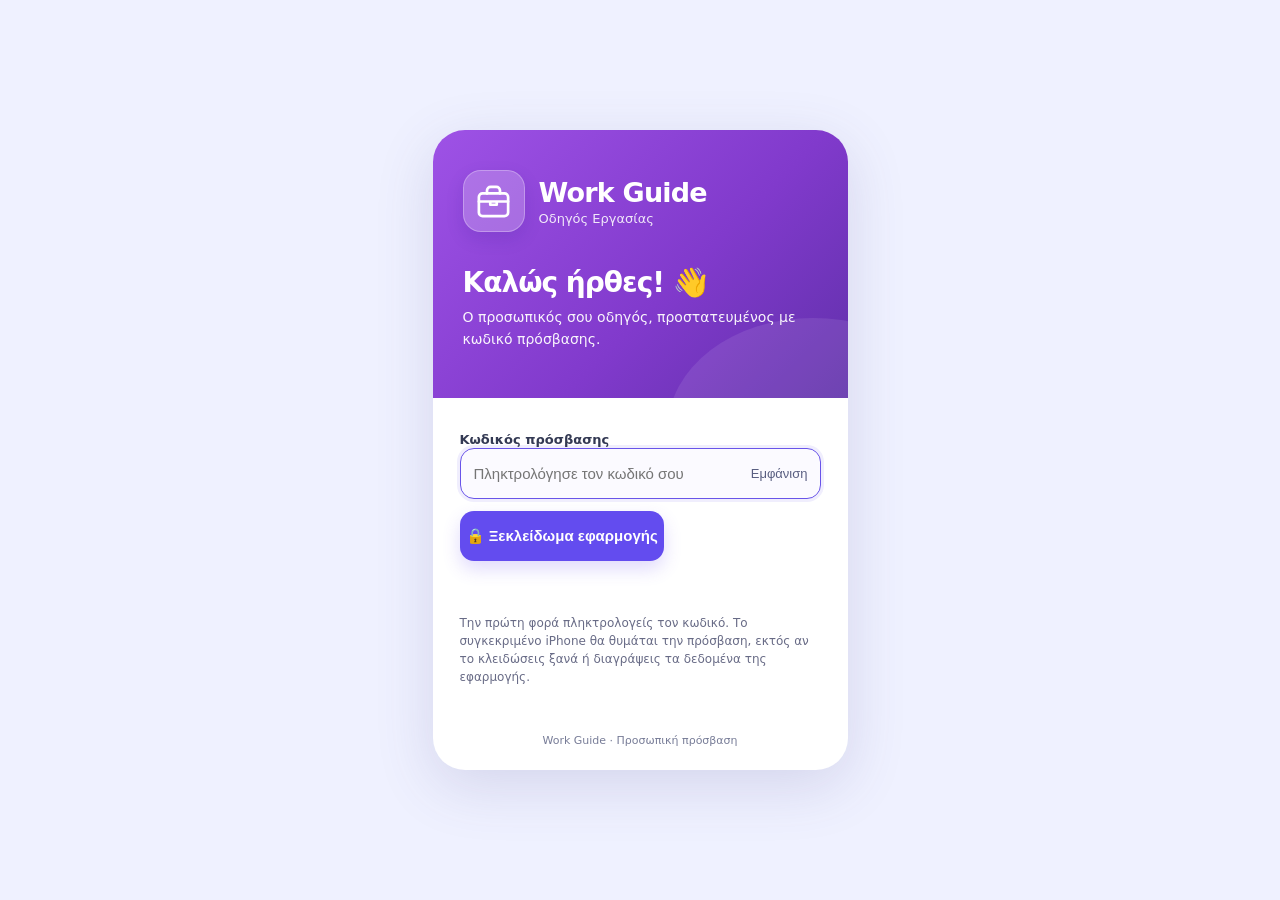
==== commit 878cbdbe: "Add files via upload" ====
--- a/index.html
+++ b/index.html
@@ -72,10 +72,10 @@
  // The old edition forcibly locked on backgrounding. Remove only that obsolete behavior.
  html=html.replace(/<style id="wg-relock-style">[\s\S]*?<\/script>/,'');
  // Load the original procedure editor and the updated visual layer AFTER decrypting.
- const extras='<link rel="stylesheet" href="./wg-theme-v6.3.css">'+
+ const extras='<link rel="stylesheet" href="./wg-theme-v6.4.css">'+
  '<script src="./lucide.min.js?v=6"><'+'/script>'+
  '<script src="./wg-secure-store.js?v=6"><'+'/script>'+
- '<script src="./wg-app-v6.3.js"><'+'/script>';
+ '<script src="./wg-app-v6.4.js"><'+'/script>';
  const composed=html.replace(/<\/body>/i,extras+'</body>');
  window.__wgProcedureKey=key;
  pwd.value='';
@@ -118,3 +118,4 @@
 
 
 
+
--- a/wg-theme-v6.4.css
+++ b/wg-theme-v6.4.css
@@ -0,0 +1,309 @@
+
+#wg-designer{font-family:Inter,-apple-system,BlinkMacSystemFont,'Segoe UI',Arial,sans-serif;color:#1e2140;background:#f5f4f9;font-synthesis:none}#wg-designer *{box-sizing:border-box}#wg-designer button,#wg-designer input,#wg-designer select,#wg-designer textarea{font:inherit}#wg-designer button{cursor:pointer}#wg-designer button:disabled{cursor:not-allowed;opacity:.45}#wg-designer{margin:0;min-height:100vh}#wg-designer button:focus-visible,#wg-designer input:focus-visible,#wg-designer textarea:focus-visible,#wg-designer select:focus-visible{outline:3px solid #bb9afc;outline-offset:2px}#wg-designer .topbar{display:flex;align-items:center;justify-content:space-between;gap:18px;padding:17px max(20px,calc((100vw - 1530px)/2));background:#fff;border-bottom:1px solid #e6e3ee;position:relative;z-index:5;flex-wrap:wrap}#wg-designer .brand{display:flex;align-items:center;gap:12px}#wg-designer .brand-mark{background:linear-gradient(140deg,#a75bed,#633ac0);color:#fff;width:44px;height:44px;border-radius:14px;display:grid;place-items:center;box-shadow:0 5px 13px #7752c933}#wg-designer .brand-title{font-size:18px;font-weight:800;letter-spacing:-.6px}#wg-designer .brand small{display:block;color:#77748c;margin-top:2px;font-size:11px}#wg-designer .top-actions{display:flex;gap:8px;align-items:center;flex-wrap:wrap}#wg-designer .pill{font-size:11px;border-radius:999px;background:#f1ecff;color:#6541b6;font-weight:700;padding:7px 11px;white-space:nowrap}#wg-designer .wg-button{border:1px solid #dcd5eb;background:white;color:#36304a;min-height:38px;padding:9px 13px;border-radius:11px;font-weight:700;font-size:12px;display:inline-flex;gap:7px;align-items:center;justify-content:center;white-space:nowrap;transition:filter .2s,transform .2s}#wg-designer .wg-button:hover{filter:brightness(.97)}#wg-designer .wg-button:active{transform:scale(.985)}#wg-designer .wg-button.primary{background:#743fce;color:white;border-color:#743fce;box-shadow:0 4px 12px #7443ca27}#wg-designer .wg-button.soft{background:#f3edff;color:#6535bf;border-color:#eee5ff}#wg-designer .wg-button.danger{color:#b1374b;border-color:#ffdbe3;background:#fff8f9}#wg-designer .wg-button.full{width:100%}#wg-designer .wg-button.tiny{min-height:29px;padding:6px 9px;font-size:11px;border-radius:9px}#wg-designer .svg{width:19px;height:19px;flex:none;display:inline-block;stroke:currentColor;fill:none;stroke-width:1.9;stroke-linecap:round;stroke-linejoin:round}#wg-designer .svg.sm{width:16px;height:16px}#wg-designer .svg.lg{width:26px;height:26px}#wg-designer .svg.xl{width:32px;height:32px}#wg-designer .workspace{max-width:1530px;margin:0 auto;padding:23px 22px 28px;display:grid;grid-template-columns:350px minmax(0,1fr);gap:20px;align-items:start}#wg-designer .sidebar{background:#fff;border:1px solid #e7e3ed;border-radius:20px;box-shadow:0 6px 28px #1b124007;overflow:hidden;max-height:calc(100vh - 120px);display:flex;flex-direction:column;min-height:670px}#wg-designer .side-header{padding:21px 19px 11px;border-bottom:1px solid #f2edf8}#wg-designer .eyebrow{font-size:10px;font-weight:800;letter-spacing:1.2px;color:#8a7e9f;text-transform:uppercase}#wg-designer .side-header h1{font-size:19px;line-height:1.25;margin:5px 0 7px}#wg-designer .side-header p{font-size:12px;color:#79738b;line-height:1.55;margin:0 0 12px}#wg-designer .tabs{display:flex;gap:4px;overflow-x:auto;padding:4px 0 10px}#wg-designer .tab{border:0;border-radius:9px;padding:9px 10px;background:transparent;color:#81788f;font-weight:700;font-size:11px;white-space:nowrap}#wg-designer .tab.active{background:#f1eafd;color:#6838bd}#wg-designer .side-scroll{padding:18px;overflow-y:auto;min-height:0;flex:1}#wg-designer .section-title{font-size:12px;font-weight:800;color:#25223c;margin:2px 0 13px}#wg-designer .control{margin:0 0 15px}#wg-designer .control label{display:block;font-size:11px;font-weight:750;color:#514b62;margin-bottom:7px}#wg-designer .hint{font-size:10px;line-height:1.5;color:#928ba1;margin-top:6px}#wg-designer .field{width:100%;min-height:38px;border:1px solid #e5e0eb;border-radius:10px;background:#fcfbfd;color:#302c42;padding:10px 11px;font-size:12px}#wg-designer .field:focus{outline:2px solid #c1a5fc;border-color:#a78ceb}#wg-designer .field.area{min-height:64px;resize:vertical;line-height:1.4}#wg-designer .inline-inputs{display:grid;grid-template-columns:1fr 1fr;gap:11px}#wg-designer .color-field{display:flex;gap:8px;align-items:center}#wg-designer .color-field input[type=color]{width:44px;height:38px;padding:3px;border:1px solid #ddd5e9;border-radius:10px;background:#fff;cursor:pointer}#wg-designer .color-field .hex{flex:1;min-width:0}#wg-designer .range-row{display:flex;align-items:center;justify-content:space-between;gap:10px}#wg-designer .range-row input{width:100%;accent-color:#7844cb}#wg-designer .range-row strong{font-size:11px;color:#7756a6;min-width:31px;text-align:right}#wg-designer .divider{height:1px;background:#efebf3;margin:18px 0}#wg-designer .option-list{display:grid;gap:6px}#wg-designer .choice{display:flex;gap:9px;align-items:center;padding:9px;border-radius:10px;border:1px solid #e8e4ee;background:#fff;text-align:left;font-size:12px;font-weight:650;color:#534c62;width:100%}#wg-designer .choice.selected{border-color:#a88ae4;background:#f8f4ff;color:#6134b3}#wg-designer .choice .choice-icon{width:31px;height:31px;display:grid;place-items:center;border-radius:9px;background:#f0ecfa;color:#7c50cc}#wg-designer .choice .sub{display:block;color:#888099;font-weight:400;font-size:10px;margin-top:2px}#wg-designer .choice .grow{flex:1}#wg-designer .choice .choice-actions{display:flex;gap:4px}#wg-designer .row-buttons{display:flex;gap:7px;margin:10px 0}#wg-designer .stack-list{display:grid;gap:7px;margin-bottom:12px}#wg-designer .stack-item{border:1px solid #e7e3ef;background:#fff;border-radius:12px;padding:10px 11px;display:flex;gap:9px;align-items:center;color:#3d3556;font-size:12px;text-align:left;width:100%}#wg-designer .stack-item.selected{background:#f8f3ff;border-color:#ae90e9}#wg-designer .stack-item .marker{width:27px;height:27px;border-radius:9px;display:grid;place-items:center;background:#eee6fa;color:#7242c6}#wg-designer .stack-item .grow{flex:1;min-width:0}#wg-designer .stack-item strong{display:block;white-space:nowrap;overflow:hidden;text-overflow:ellipsis}#wg-designer .stack-item small{color:#938da2}#wg-designer .step-editor{border:1px solid #e7e2ef;border-radius:12px;padding:10px;margin-bottom:9px;background:#fcfbfe}#wg-designer .step-editor-head{display:flex;align-items:center;justify-content:space-between;margin-bottom:7px}#wg-designer .step-editor-head strong{font-size:11px}#wg-designer .step-editor-head .buttons{display:flex;gap:4px}#wg-designer .mini-icon-button{border:1px solid #e5dff0;border-radius:7px;background:white;width:27px;height:27px;display:grid;place-items:center;color:#706783}#wg-designer .mini-icon-button:hover{background:#f5efff}#wg-designer .checkbox-label{display:flex;gap:9px;align-items:flex-start;font-size:12px;color:#504862;line-height:1.4;cursor:pointer;margin-bottom:12px}#wg-designer .checkbox-label input{accent-color:#8049d3;margin-top:2px}#wg-designer .preview-panel{border:1px solid #e8e5ed;border-radius:22px;background:radial-gradient(circle at 44% 0%,#fff 0,#fbf9ff 45%,#f1eef8 100%);box-shadow:0 6px 30px #1b124007;overflow:hidden;min-height:680px}#wg-designer .preview-top{padding:20px 25px 0;display:flex;justify-content:space-between;align-items:center;gap:14px}#wg-designer .preview-top h2{font-size:18px;margin:3px 0 3px;letter-spacing:-.5px}#wg-designer .preview-top p{font-size:12px;color:#858095;margin:0}#wg-designer .live-dot{display:inline-block;background:#35bb73;width:7px;height:7px;border-radius:50%;margin-right:5px}#wg-designer .preview-meta{color:#827591;background:#fff;border:1px solid #e8e3ec;font-size:11px;padding:9px 11px;border-radius:11px;white-space:nowrap}#wg-designer .phone-stage{display:flex;align-items:flex-start;justify-content:space-evenly;gap:13px;padding:30px 19px 22px;overflow-x:auto;min-height:672px}#wg-designer .phone-slot{flex:0 0 279px;max-width:279px}#wg-designer .phone-label{margin-top:13px;text-align:center;color:#756d88;font-size:12px;font-weight:750}#wg-designer .phone-frame{height:617px;width:279px;background:linear-gradient(130deg,#19181f,#38373e 45%,#131218);padding:7px;border-radius:41px;box-shadow:0 17px 35px #1f0d4d22,0 2px 5px #1e132322, inset 0 0 0 1px #68636e;position:relative}#wg-designer .phone-frame:before,#wg-designer .phone-frame:after{content:'';position:absolute;width:3px;background:#4b4651;left:-2px;border-radius:3px}#wg-designer .phone-frame:before{top:124px;height:31px}#wg-designer .phone-frame:after{top:173px;height:55px}#wg-designer .phone-screen{background:#fff;border-radius:35px;height:100%;position:relative;overflow:hidden;display:flex;flex-direction:column;color:#1c1935}#wg-designer .dynamic-island{position:absolute;top:11px;left:50%;transform:translateX(-50%);width:89px;height:24px;background:#08080d;border-radius:999px;z-index:4;pointer-events:none}#wg-designer .phone-status{height:39px;flex:none;display:flex;align-items:flex-start;justify-content:space-between;padding:10px 22px 0;background:var(--wg-purple);color:#fff;font-weight:700;font-size:11px}#wg-designer .status-icons{display:flex;align-items:center;gap:5px}#wg-designer .status-icons svg{width:11px;height:11px}#wg-designer .status-icons .battery{border:1.5px solid white;border-radius:3px;width:18px;height:8px;position:relative}#wg-designer .status-icons .battery:after{content:'';background:#fff;border-radius:1px;position:absolute;inset:1.4px 3px 1.4px 1.5px}#wg-designer .status-icons .battery:before{content:'';background:#fff;position:absolute;right:-4px;top:2px;width:2px;height:3px}#wg-designer .phone-scroll{min-height:0;flex:1;overflow:auto;scrollbar-width:none}#wg-designer .phone-scroll::-webkit-scrollbar{display:none}#wg-designer .phone-home-hero{background:linear-gradient(125deg,var(--wg-purple-light),var(--wg-purple));color:white;padding:12px 14px 12px;border-radius:0 0 45% 7% / 0 0 6% 3%;}#wg-designer .phone-logo-row{display:flex;align-items:center;gap:9px}#wg-designer .hero-logo{height:40px;width:40px;display:grid;place-items:center;border-radius:50%;background:#ffffff2b}#wg-designer .hero-app-title{font-size:17px;font-weight:850;letter-spacing:-.45px;line-height:1.1}#wg-designer .hero-app-subtitle{font-size:11px;margin-top:3px}#wg-designer .hero-bell{margin-left:auto;align-self:center}#wg-designer .hero-welcome{font-size:22px;line-height:1.16;letter-spacing:-.8px;font-weight:800;margin:12px 0 4px}#wg-designer .hero-description{font-size:11px;line-height:1.45;opacity:.97;min-height:27px}#wg-designer .hero-search{display:flex;align-items:center;gap:8px;background:white;color:#7d87a1;border-radius:13px;padding:9px;font-size:10px;margin-top:8px;min-height:33px}#wg-designer .home-cards{padding:12px;display:grid;grid-template-columns:repeat(2,minmax(0,1fr));gap:var(--wg-gap)}#wg-designer .home-card{min-width:0;height:var(--wg-card-height);border:0;border-radius:var(--wg-radius);background:var(--card-bg);color:var(--card-fg);padding:12px 10px;text-align:left;display:flex;flex-direction:column;align-items:flex-start;justify-content:space-between;position:relative;transition:transform .2s,box-shadow .2s;cursor:pointer}#wg-designer .home-card:hover{transform:translateY(-1px);box-shadow:0 4px 11px #38245716}#wg-designer .home-card.selected-card{box-shadow:inset 0 0 0 2px #a58ce7}#wg-designer .home-card .arrow{position:absolute;top:13px;right:9px}#wg-designer .home-card-title{font-weight:790;color:#151523;letter-spacing:-.3px;line-height:1.12;font-size:11px;overflow-wrap:anywhere}#wg-designer .home-card-desc{color:#363047;font-size:9px;line-height:1.3;margin-top:4px;overflow-wrap:anywhere}#wg-designer .home-card .iconholder{display:flex;align-items:center}#wg-designer .page-header{color:#fff;min-height:72px;display:flex;align-items:center;gap:11px;padding:12px 14px;background:linear-gradient(110deg,var(--wg-purple-light),var(--wg-purple));}#wg-designer .page-header h3{font-weight:800;margin:0;font-size:15px;flex:1;text-align:center;line-height:1.2;white-space:nowrap;overflow:hidden;text-overflow:ellipsis}#wg-designer .page-header .side-icons{display:flex;gap:8px}#wg-designer .page-body{padding:14px 13px 22px}#wg-designer .add-proc{border:0;color:#fff;background:linear-gradient(90deg,var(--wg-purple-light),var(--wg-purple));display:flex;justify-content:center;align-items:center;gap:8px;width:100%;padding:13px;border-radius:12px;font-size:12px;font-weight:800;box-shadow:0 5px 10px #7d44cc1b}#wg-designer .group-title{font-size:10px;font-weight:850;letter-spacing:.4px;color:#565076;text-transform:uppercase;margin:25px 2px 12px}#wg-designer .proc-row{border:1px solid #e0ddec;border-radius:12px;padding:12px;min-height:68px;margin-bottom:9px;display:flex;gap:9px;align-items:center;background:#fff;cursor:pointer;text-align:left;width:100%;color:#251d38}#wg-designer .proc-row.active{border-color:#ae8ae7;background:#fbf9ff}#wg-designer .proc-row .proc-icon{color:#8453d5}#wg-designer .proc-row-text{flex:1;min-width:0}#wg-designer .proc-row strong{display:block;font-size:11px;font-weight:800;line-height:1.25}#wg-designer .proc-row small{display:block;font-size:10px;color:#75708c;margin-top:4px}#wg-designer .proc-tile-list{display:grid;grid-template-columns:1fr 1fr;gap:8px}#wg-designer .proc-tile-list .proc-row{min-height:108px;flex-direction:column;align-items:flex-start}#wg-designer .proc-tile-list .proc-row>.svg:last-child{margin-left:auto}#wg-designer .empty-note{margin:20px 0;font-size:11px;color:#8b8599;line-height:1.5}#wg-designer .detail-desc{padding:14px;border-radius:13px;background:#eeeafa;color:#302640;line-height:1.45;font-size:11px;margin-bottom:20px}#wg-designer .step-title{font-size:10px;letter-spacing:.5px;font-weight:850;color:#575071;margin:0 0 10px}#wg-designer .step-view{display:flex;align-items:center;gap:10px;border:1px solid #dfdbea;border-radius:12px;background:#fff;padding:10px 9px;min-height:56px;margin-bottom:8px;cursor:pointer}#wg-designer .step-view.active{background:#fbf9ff;border-color:#bc9ced}#wg-designer .step-view .num{flex:0 0 25px;width:25px;height:25px;display:grid;place-items:center;border-radius:50%;background:linear-gradient(130deg,var(--wg-purple-light),var(--wg-purple));color:#fff;font-size:12px;font-weight:800}#wg-designer .step-view p{font-size:10.5px;line-height:1.4;margin:0;overflow-wrap:anywhere}#wg-designer .step-view.big{align-items:flex-start;min-height:75px}#wg-designer .step-view.big .num{margin-top:2px}#wg-designer .bottom-nav{height:53px;flex:none;border-top:1px solid #ede9f3;background:#fff;display:flex;justify-content:space-around;align-items:center;padding:5px 5px 6px}#wg-designer .nav-link{display:flex;flex-direction:column;align-items:center;gap:2px;min-width:51px;color:#60647d;font-size:8px}#wg-designer .nav-link.active{color:#713fd0;font-weight:700}#wg-designer .nav-link .svg{width:18px;height:18px}#wg-designer .home-indicator{position:absolute;bottom:4px;left:50%;transform:translateX(-50%);width:82px;height:4px;border-radius:8px;background:#191820;pointer-events:none}#wg-designer .phone-screen:after{content:'';position:absolute;bottom:0;left:0;width:100%;height:12px;background:#fff;pointer-events:none}#wg-designer .home-indicator{z-index:3}#wg-designer .note-banner{padding:0 25px 22px;color:#777087;font-size:11px;line-height:1.6}#wg-designer .note-banner b{color:#453860}#wg-designer .toast{position:fixed;bottom:23px;left:50%;transform:translate(-50%,20px);background:#222133;color:white;font-size:12px;padding:13px 18px;border-radius:12px;box-shadow:0 12px 30px #15122544;opacity:0;transition:all .2s;pointer-events:none;z-index:30}#wg-designer .toast.show{opacity:1;transform:translate(-50%,0)}#wg-designer .offscreen{position:absolute;width:1px;height:1px;overflow:hidden;clip-path:inset(50%)}#wg-designer .small-warning{background:#fff8e7;border:1px solid #f8e2ae;padding:11px 12px;border-radius:11px;color:#655331;font-size:11px;line-height:1.55}#wg-designer .small-warning strong{color:#674f16}
+@media(max-width:1250px){#wg-designer .workspace{grid-template-columns:324px minmax(0,1fr);padding:17px;gap:14px}#wg-designer .phone-stage{justify-content:flex-start;gap:14px}#wg-designer .phone-slot{flex-basis:267px}#wg-designer .phone-frame{transform:scale(.94);transform-origin:top left}#wg-designer .phone-slot{height:607px}#wg-designer .phone-label{margin-top:0}}
+@media(max-width:780px){#wg-designer .workspace{display:flex;flex-direction:column;padding:11px}#wg-designer .sidebar{max-height:none;min-height:0;width:100%}#wg-designer .side-scroll{max-height:460px}#wg-designer .preview-panel{width:100%;min-height:0}#wg-designer .preview-top{padding:17px}#wg-designer .phone-stage{padding:16px;min-height:638px;justify-content:flex-start;gap:12px}#wg-designer .phone-slot{flex-basis:268px}#wg-designer .topbar{padding:12px;gap:10px}#wg-designer .brand-title{font-size:15px}#wg-designer .pill{display:none}#wg-designer .top-actions{width:100%;justify-content:space-between}#wg-designer .wg-button{font-size:11px}#wg-designer .note-banner{padding:0 16px 16px}}
+@media(min-width:1400px){#wg-designer .phone-slot{flex:0 0 290px;max-width:290px}#wg-designer .phone-frame{transform:scale(1.035);transform-origin:top left}#wg-designer .phone-label{margin-top:33px}}/* Base UI EXACT v2: matched to the user's approved three-phone design. */#wg-designer .phone-stage{padding-top:25px;gap:10px}#wg-designer .phone-slot{flex-basis:279px;max-width:279px}#wg-designer .phone-screen{background:linear-gradient(180deg,#fff 0%,#fff 48%,#f8f6ff 100%)}#wg-designer .phone-status{height:37px;padding-top:10px;background:linear-gradient(115deg,var(--wg-purple-light),var(--wg-purple))}#wg-designer .phone-home-hero{height:100px;padding:15px 15px 14px;border-radius:0;position:relative;overflow:hidden;background:linear-gradient(115deg,var(--wg-purple-light),var(--wg-purple) 70%,#4b21a1)}#wg-designer .phone-home-hero:after{content:"";position:absolute;bottom:-17px;left:-6%;width:113%;height:37px;background:white;border-radius:50% 50% 0 0 / 60% 60% 0 0;transform:rotate(-2deg)}#wg-designer .phone-home-hero:before{content:"";position:absolute;right:-90px;bottom:-50px;height:105px;width:220px;border-radius:100%;border:1px solid #ffffff28;transform:rotate(-20deg)}#wg-designer .phone-logo-row{position:relative;z-index:1;gap:11px}#wg-designer .hero-logo{height:51px;width:51px;background:#ffffff30;box-shadow:0 4px 16px #3b1a8020}#wg-designer .hero-logo .svg{width:29px;height:29px;stroke-width:2.7}#wg-designer .hero-app-title{font-size:19px;font-weight:820;letter-spacing:-.6px}#wg-designer .hero-app-subtitle{font-size:11.5px;line-height:1.25;margin-top:4px}#wg-designer .phone-home-intro{padding:2px 15px 0;background:white}#wg-designer .hero-welcome{margin:0 0 4px;line-height:1.15;font-size:23px;font-weight:850;letter-spacing:-1px;color:#13132a}#wg-designer .hero-description{font-size:11.9px;line-height:1.47;min-height:0;color:#2b2644;opacity:1}#wg-designer .home-cards{background:white;padding:17px 13px 17px;gap:var(--wg-gap)}#wg-designer .home-card{min-height:95px;height:var(--wg-card-height);padding:13px 12px 11px;border-radius:var(--wg-radius);border:0;box-shadow:none;justify-content:space-between}#wg-designer .home-card.selected-card{box-shadow:none}#wg-designer .home-card .iconholder .svg{height:29px;width:29px;stroke-width:1.9}#wg-designer .home-card .arrow{display:none}#wg-designer .home-card-copy{display:block;margin-top:auto;width:100%;min-width:0}#wg-designer .home-card-title,#wg-designer .home-card-desc{display:block;overflow-wrap:break-word}#wg-designer .home-card-title{font-weight:850;font-size:13px;letter-spacing:-.35px;line-height:1.08;color:#151226}#wg-designer .home-card-desc{font-size:10px;line-height:1.25;margin-top:4px;color:#23213b}#wg-designer .page-header{min-height:71px;gap:8px;padding:11px 13px;background:linear-gradient(110deg,var(--wg-purple-light),var(--wg-purple))}#wg-designer .page-header h3{font-size:16px;font-weight:800}#wg-designer .page-header>span:first-child .svg{width:21px;height:21px;stroke-width:2.3}#wg-designer .page-header .side-icons{gap:13px}#wg-designer .page-header .side-icons .svg{height:18px;width:18px;stroke-width:2.2}#wg-designer .page-body{padding:15px 12px 26px}#wg-designer .add-proc{min-height:43px;padding:9px 12px;border-radius:12px;background:linear-gradient(110deg,var(--wg-purple-light),var(--wg-purple));font-size:13px;font-weight:800;gap:8px;box-shadow:0 6px 13px #622bb01e}#wg-designer .group-title{color:#4b3476;font-size:10.8px;font-weight:850;letter-spacing:.45px;margin:25px 1px 12px}#wg-designer .proc-row{background:#fff;border:1px solid #dfdbe9;min-height:57px;margin-bottom:9px;padding:10px 11px;border-radius:12px;gap:10px}#wg-designer .proc-row.active{background:#fff;border-color:#dfdbe9}#wg-designer .proc-icon{width:23px;display:flex;align-items:center;justify-content:center}#wg-designer .proc-row .proc-icon .svg{width:22px;height:22px;stroke-width:2}#wg-designer .proc-row strong{font-size:12.4px;font-weight:850;line-height:1.2;color:#18172a}#wg-designer .proc-row small{font-size:10.8px;color:#423c67;margin-top:3px}#wg-designer .proc-row>.svg:last-child{width:17px;height:17px;color:#4b3a76;stroke-width:2.5}#wg-designer .detail-desc{background:#eee6fd;color:#211b32;padding:14px 13px;border-radius:12px;min-height:52px;margin-bottom:22px;font-size:11.8px;line-height:1.5}#wg-designer .step-title{color:#4a3676;font-size:10.6px;letter-spacing:.4px;font-weight:850;margin:0 1px 10px}#wg-designer .step-view{border:1px solid #e0dce9;border-radius:12px;gap:11px;min-height:57px;padding:10px 10px;margin-bottom:10px;background:#fff;box-shadow:0 2px 7px #2b19460b;align-items:center}#wg-designer .step-view .num{flex:0 0 28px;width:28px;height:28px;border-radius:50%;font-size:14px;background:linear-gradient(140deg,var(--wg-purple-light),var(--wg-purple))}#wg-designer .step-view p{font-size:11.8px;line-height:1.4;color:#1b1928}#wg-designer .home-indicator{bottom:9px;height:4px;width:82px}#wg-designer .phone-screen:after{background:transparent}#wg-designer .preview-meta{white-space:normal;text-align:center}
+@media(max-width:760px){#wg-designer .phone-stage{justify-content:flex-start}}
+
+#wg-designer{font-family:-apple-system,BlinkMacSystemFont,'Segoe UI',Arial,sans-serif;color:#211833;background:#f5f3fa;min-height:0;border-radius:16px;overflow:hidden;color-scheme:light}
+#wg-designer .workspace{grid-template-columns:280px minmax(0,1fr);padding:16px;gap:16px}
+#wg-designer .topbar{padding:16px 110px 16px 18px}
+#wg-designer .sidebar{min-height:0;max-height:none}
+#wg-designer .side-scroll{max-height:680px}
+#wg-designer .preview-panel{min-height:0}
+#wg-designer .phone-stage{display:flex;flex-wrap:wrap;justify-content:center;min-height:0;overflow:visible;padding:24px 10px;gap:22px}
+#wg-designer .phone-slot{flex:0 1 360px;max-width:360px;height:auto;min-width:0;width:100%}
+#wg-designer .phone-frame{width:100%;height:784px;padding:7px;border-radius:47px;transform:none}
+#wg-designer .phone-screen{border-radius:40px;background:linear-gradient(180deg,#fff,#faf8ff)}
+#wg-designer .phone-label{margin:14px 0 0}
+#wg-designer .phone-status{height:46px;padding:15px 27px 0;font-size:14px;background:linear-gradient(115deg,var(--wg-purple-light),var(--wg-purple))}
+#wg-designer .dynamic-island{width:110px;height:30px;top:12px}
+#wg-designer .status-icons .svg{display:block;width:15px;height:15px;stroke-width:2.5}
+#wg-designer .phone-home-hero{height:120px;padding:16px 22px 25px}
+#wg-designer .hero-logo{width:66px;height:66px}
+#wg-designer .hero-logo .svg{width:40px;height:40px}
+#wg-designer .hero-app-title{font-size:25px;line-height:1.15}
+#wg-designer .hero-app-subtitle{font-size:16px}
+#wg-designer .phone-home-hero:after{bottom:-16px;height:33px}
+#wg-designer .phone-home-intro{padding:7px 20px 0}
+#wg-designer .hero-welcome{font-size:27px;line-height:1.17;letter-spacing:-.8px}
+#wg-designer .hero-description{font-size:16px;line-height:1.4}
+#wg-designer .home-cards{padding:24px 16px 34px;gap:var(--wg-gap);background:transparent}
+#wg-designer .home-card{padding:14px 16px;min-height:128px;height:var(--wg-card-height);border-radius:var(--wg-radius);background:linear-gradient(125deg,color-mix(in srgb,var(--card-bg),white 12%),var(--card-bg))}
+#wg-designer .home-card .iconholder .svg{width:38px;height:38px}
+#wg-designer .home-card-title{font-size:19px;line-height:1.1;font-weight:800;letter-spacing:-.5px}
+#wg-designer .home-card-desc{font-size:13px;line-height:1.2;margin-top:6px}
+#wg-designer .page-header{min-height:61px;padding:8px 10px;gap:5px}
+#wg-designer .page-header h3{font-size:20px;white-space:normal;overflow-wrap:anywhere}
+#wg-designer .phone-icon{width:36px;min-height:44px;display:grid;place-items:center;color:inherit;border:0;background:transparent;padding:4px;flex:none}
+#wg-designer .phone-icon .svg{width:24px;height:24px}
+#wg-designer .page-header .side-icons{gap:0}
+#wg-designer .page-body{padding:16px 13px 35px}
+#wg-designer .add-proc{min-height:52px;font-size:19px;border-radius:15px}
+#wg-designer .group-title{font-size:14px;letter-spacing:.25px;margin:27px 2px 11px}
+#wg-designer .proc-row{min-height:65px;padding:10px 14px;gap:13px;border-radius:15px;margin-bottom:11px;box-shadow:0 6px 16px #30224f08}
+#wg-designer .proc-icon{width:30px}
+#wg-designer .proc-row .proc-icon .svg{width:29px;height:29px;color:#8c2df4}
+#wg-designer .proc-row strong{font-size:18px;letter-spacing:-.4px}
+#wg-designer .proc-row small{font-size:15px}
+#wg-designer .proc-row>.svg:last-child{width:22px;height:22px}
+#wg-designer .detail-desc{font-size:17px;line-height:1.4;padding:13px 16px;margin-bottom:26px;border-radius:15px;background:linear-gradient(120deg,#f4ebff,#e6d6fc)}
+#wg-designer .step-title{font-size:14px;margin:0 3px 11px}
+#wg-designer .step-view{min-height:67px;padding:10px 12px;gap:13px;border-radius:15px;margin-bottom:10px}
+#wg-designer .step-view .num{width:36px;height:36px;flex-basis:36px;font-size:20px}
+#wg-designer .step-view p{font-size:17px;line-height:1.35;white-space:pre-wrap}
+#wg-designer .home-indicator{width:103px;height:5px;bottom:10px}
+#wg-designer .preview-switch{display:flex;gap:6px;padding:16px 16px 0;flex-wrap:wrap;align-items:center}
+#wg-designer .preview-switch label{font-size:12px;color:#554968;display:flex;align-items:center;gap:5px}
+#wg-designer .preview-switch button[aria-pressed=true]{background:#efe6ff;border-color:#bca0e7;color:#622bb1}
+#wg-designer .preview-top{padding:18px 18px 0;flex-wrap:wrap}
+#wg-designer .preview-top p{font-size:12px;line-height:1.5}
+#wg-designer.comparing .workspace{display:block}
+#wg-designer.comparing .sidebar{display:none}
+#wg-designer.comparing .phone-slot{flex-basis:300px;max-width:360px}
+#wg-designer.comparing .phone-stage{gap:12px}
+#wg-designer.comparing .phone-frame{height:745px}
+#wg-designer.comparing .hero-app-title{font-size:21px}
+#wg-designer.comparing .hero-app-subtitle{font-size:13px}
+#wg-designer.comparing .hero-logo{width:52px;height:52px}
+#wg-designer.comparing .home-card{padding:12px;min-height:128px}
+#wg-designer.comparing .home-card-title{font-size:17px}
+#wg-designer.comparing .hero-welcome{font-size:25px}
+#wg-designer.comparing .hero-description{font-size:14px}
+#wg-designer.comparing .page-header h3{font-size:17px}
+#wg-designer.comparing .step-view p{font-size:15px}
+#wg-designer .phone-form label{display:grid;gap:6px;font-size:14px;margin-bottom:15px;font-weight:700}
+#wg-designer .phone-form .field{font-size:16px}
+#wg-designer .draft-actions{display:flex;gap:5px}
+#wg-designer .phone-error{font-size:13px;color:#ad3153}
+#wg-designer .toast{position:absolute;bottom:15px;max-width:90%;left:50%}
+#wg-designer{position:relative}
+#wg-designer button{cursor:inherit}
+#wg-designer .field{font-size:14px}
+#wg-designer .control label{font-size:12px}
+#wg-designer .hint{font-size:11px}
+@media(max-width:700px){#wg-designer .workspace{display:flex;padding:10px}#wg-designer .sidebar{width:100%}#wg-designer .side-scroll{max-height:360px}#wg-designer .topbar{padding:14px 100px 14px 14px}#wg-designer .top-actions{justify-content:flex-start}#wg-designer .phone-frame{height:780px}#wg-designer .preview-panel{width:100%}#wg-designer .phone-stage{padding:16px 8px}#wg-designer .phone-slot{max-width:360px;flex-basis:360px}#wg-designer .phone-home-hero{padding-left:16px;padding-right:16px}#wg-designer .home-card{padding:12px}#wg-designer .home-card-title{font-size:17px}#wg-designer .hero-app-title{font-size:22px}}
+@media(pointer:coarse){#wg-designer input,#wg-designer textarea,#wg-designer select{font-size:16px}#wg-designer button{min-height:44px}}
+
+
+#wg-designer .add-proc{background:linear-gradient(110deg,var(--wg-button-light),var(--wg-button))}
+#wg-designer .proc-row,#wg-designer .step-view,#wg-designer .detail-desc{border-radius:var(--wg-radius)}
+#wg-designer.comparing .phone-frame{height:660px}
+#wg-designer.comparing .phone-status{height:37px;font-size:11px;padding:11px 22px 0}
+#wg-designer.comparing .dynamic-island{width:90px;height:24px;top:10px}
+#wg-designer.comparing .phone-home-hero{height:100px;padding:14px 17px 20px}
+#wg-designer.comparing .phone-home-intro{padding:5px 16px 0}
+#wg-designer.comparing .home-cards{padding:20px 13px 30px;gap:10px}
+#wg-designer.comparing .home-card{height:calc(var(--wg-card-height) * .84);min-height:106px}
+#wg-designer.comparing .home-card-desc{font-size:11px}
+#wg-designer.comparing .home-card .iconholder .svg{width:31px;height:31px}
+#wg-designer.comparing .page-header{min-height:55px}
+#wg-designer.comparing .proc-row strong{font-size:16px}
+#wg-designer.comparing .proc-row small{font-size:13px}
+#wg-designer.comparing .detail-desc{font-size:15px}
+#wg-designer.comparing .step-title,#wg-designer.comparing .group-title{font-size:12px}
+#wg-designer.comparing .step-view{min-height:60px;gap:10px}
+#wg-designer.comparing .step-view .num{width:31px;height:31px;flex-basis:31px;font-size:17px}
+@media(max-width:700px){#wg-designer.comparing .phone-frame{height:750px}#wg-designer.comparing .home-card{min-height:120px}}
+
+#wg-designer .policy-content{white-space:pre-wrap;overflow-wrap:anywhere;line-height:1.55;font-size:17px;color:#211933;background:#fff;border:1px solid #e3ddeb;border-radius:var(--wg-radius);padding:17px}
+#wg-designer .policy-textarea{min-height:230px}
+#wg-designer .proc-row small{overflow-wrap:anywhere;white-space:pre-wrap}
+#wg-designer .tabs{flex-wrap:wrap;overflow:visible}
+#wg-designer .home-card[data-category="policies"]{overflow:visible}
+#wg-designer .home-card[data-category="policies"] .home-card-copy{width:100%;flex-shrink:0;overflow:visible}
+#wg-designer .home-card[data-category="policies"] .home-card-title{display:block;white-space:normal;overflow:visible;text-overflow:clip;line-height:1.15;min-height:2.3em;max-height:none}
+#wg-designer .wg-title-line{display:block;white-space:nowrap}
+
+/* Header revision: source is the user's cropped three-phone reference. */
+#wg-designer .phone-screen{--wg-status-h:46px;--wg-page-h:58px;--wg-hero-h:114px;--wg-header-h:calc(var(--wg-status-h) + var(--wg-page-h));--wg-header-paint:radial-gradient(ellipse at 0% 0%,#ffffff17 0%,#ffffff00 65%),linear-gradient(115deg,var(--wg-purple-light) 0%,color-mix(in srgb,var(--wg-purple-light),var(--wg-purple) 52%) 48%,var(--wg-purple) 100%);background:linear-gradient(#fff,#faf8ff)}
+#wg-designer .phone-screen[data-view="home"]{--wg-header-h:calc(var(--wg-status-h) + var(--wg-hero-h))}
+#wg-designer .phone-status,#wg-designer .phone-home-hero,#wg-designer .page-header{background-image:var(--wg-header-paint);background-size:100% var(--wg-header-h);background-repeat:no-repeat;background-color:var(--wg-purple)}
+#wg-designer .phone-status{height:var(--wg-status-h);padding:15px 25px 0;background-position:center top;align-items:flex-start;font-weight:600;font-size:13px}
+#wg-designer .status-icons{gap:4px;padding-top:1px}
+#wg-designer .status-icons .svg{width:14px;height:12px;stroke-width:2.6}
+#wg-designer .phone-status .battery{width:18px;height:9px;border-width:1.3px;border-radius:2px}
+#wg-designer .phone-home-hero{height:var(--wg-hero-h);padding:13px 21px 26px;background-position:center calc(0px - var(--wg-status-h));isolation:isolate;clip-path:polygon(0 0,100% 0,100% 91%,97.5% 92.2%,95% 93.2%,92.5% 94%,90% 94.6%,87.5% 95%,85% 95.2%,82.5% 95.2%,80% 95%,77.5% 94.6%,75% 94%,72.5% 93.2%,70% 92.3%,67.5% 91.4%,65% 90.4%,62.5% 89.4%,60% 88.5%,57.5% 87.6%,55% 86.7%,52.5% 85.9%,50% 85.2%,47.5% 84.5%,45% 84%,42.5% 83.6%,40% 83.4%,37.5% 83.3%,35% 83.4%,32.5% 83.7%,30% 84.1%,27.5% 84.7%,25% 85.4%,22.5% 86.3%,20% 87.3%,17.5% 88.5%,15% 89.9%,12.5% 91.4%,10% 93%,7.5% 94.7%,5% 96.4%,2.5% 98.2%,0 100%)}
+#wg-designer .phone-home-hero:after{display:none}
+#wg-designer .phone-home-hero:before{content:"";position:absolute;z-index:0;left:-44px;right:auto;bottom:-118px;width:460px;height:166px;border-radius:50%;transform:rotate(-21deg);border:1px solid #ffffff24;background:linear-gradient(180deg,#ffffff0c,#4b0ba42b);pointer-events:none}
+#wg-designer .phone-logo-row{position:relative;z-index:1;gap:13px;align-items:center}
+#wg-designer .hero-logo{flex:0 0 68px;width:68px;height:68px;border-radius:50%;background:radial-gradient(circle at 35% 25%,#ffffff45,#ffffff1b 75%);border:1px solid #ffffff25;box-shadow:inset 0 0 18px #ffffff0b,0 5px 14px #4d178d12}
+#wg-designer .wg-briefcase{position:relative;display:block;width:44px;height:44px;color:#fff;flex:none}
+#wg-designer .wg-case-handle{position:absolute;left:13px;top:3px;width:18px;height:12px;border:4px solid currentColor;border-radius:5px}
+#wg-designer .wg-case-body{position:absolute;left:2px;top:13px;width:40px;height:28px;border:3px solid currentColor;border-radius:4px}
+#wg-designer .wg-case-lid{position:absolute;left:1px;top:12px;width:42px;height:11px;background:currentColor;border-radius:4px 4px 2px 2px}
+#wg-designer .wg-case-latch{position:absolute;left:19px;top:19px;width:7px;height:9px;background:currentColor;border-radius:0 0 2px 2px}
+#wg-designer .hero-app-title{font-family:-apple-system,BlinkMacSystemFont,'Segoe UI',Arial,sans-serif;font-size:25px;line-height:1.16;letter-spacing:-.4px;font-weight:750;color:#fff}
+#wg-designer .hero-app-subtitle{font-size:17px;line-height:1.2;letter-spacing:-.15px;margin-top:4px;color:#fff;font-weight:400;opacity:1}
+#wg-designer .phone-home-intro{padding-top:4px;background:#fff}
+#wg-designer .page-header{position:relative;min-height:var(--wg-page-h);height:auto;padding:10px 0 14px;gap:0;background-position:center calc(0px - var(--wg-status-h));box-shadow:0 2px 6px #672cb310;display:flex;justify-content:center;align-items:center}
+#wg-designer .page-header h3{flex:none;width:calc(100% - 88px);font-family:-apple-system,BlinkMacSystemFont,'Segoe UI',Arial,sans-serif;font-size:20px;line-height:1.2;font-weight:700;letter-spacing:-.25px;margin:0;text-align:center;overflow-wrap:anywhere;white-space:normal;color:#fff}
+#wg-designer .page-header.has-actions h3{width:calc(100% - 142px)}
+#wg-designer .page-header>.phone-icon{position:absolute;left:10px;top:50%;transform:translateY(-50%);padding:5px}
+#wg-designer .page-header>.phone-icon .svg{width:24px;height:24px;stroke-width:2.15}
+#wg-designer .page-header .side-icons{position:absolute;right:8px;top:50%;transform:translateY(-50%);gap:1px}
+#wg-designer .page-header .side-icons .phone-icon{width:36px;min-height:44px;padding:7px}
+#wg-designer .page-header .side-icons .svg{width:22px;height:22px;stroke-width:1.8}
+#wg-designer .add-proc{background:linear-gradient(180deg,color-mix(in srgb,var(--wg-button-light),white 3%),var(--wg-button) 95%);box-shadow:inset 0 1px 1px #ffffff45,0 6px 12px #6a2bb51b;border-radius:15px}
+#wg-designer.comparing .phone-screen{--wg-status-h:37px;--wg-page-h:49px;--wg-hero-h:95px}
+#wg-designer.comparing .phone-status{height:var(--wg-status-h);padding:11px 22px 0;font-size:11px}
+#wg-designer.comparing .phone-home-hero{height:var(--wg-hero-h);padding:11px 17px 22px}
+#wg-designer.comparing .phone-logo-row{gap:11px}
+#wg-designer.comparing .hero-logo{flex-basis:57px;width:57px;height:57px}
+#wg-designer.comparing .wg-briefcase{transform:scale(.85)}
+#wg-designer.comparing .hero-app-title{font-size:21px;letter-spacing:-.3px}
+#wg-designer.comparing .hero-app-subtitle{font-size:14px;margin-top:3px}
+#wg-designer.comparing .page-header{min-height:var(--wg-page-h);padding:8px 0 11px}
+#wg-designer.comparing .page-header h3{font-size:17px}
+#wg-designer.comparing .page-header.has-actions h3{width:calc(100% - 124px)}
+#wg-designer.comparing .page-header .side-icons{right:6px;gap:0}
+#wg-designer.comparing .page-header .side-icons .phone-icon{width:30px;padding:5px}
+#wg-designer.comparing .page-header .side-icons .svg{width:19px;height:19px}
+@media(max-width:380px){#wg-designer .hero-logo{flex-basis:56px;width:56px;height:56px}#wg-designer .phone-logo-row{gap:9px}#wg-designer .hero-app-title{font-size:21px}#wg-designer .hero-app-subtitle{font-size:14px}#wg-designer .phone-home-hero{padding-left:16px;padding-right:16px}}
+
+#wg-designer .contact-person{color:#159c4a}
+#wg-designer .contact-number{font-variant-numeric:tabular-nums}
+#wg-designer .contact-info{background:#fff;border:1px solid #e1dbea;border-radius:var(--wg-radius);padding:20px;overflow-wrap:anywhere}
+#wg-designer .contact-label{font-size:13px;font-weight:700;color:#69587c;margin:0 0 8px}
+#wg-designer .contact-value{font-size:18px;line-height:1.4;margin-bottom:24px;white-space:pre-wrap}
+#wg-designer .contact-call{display:inline-flex;align-items:center;min-height:44px;font-size:21px;color:#6532b3;font-weight:650;text-decoration:underline;text-underline-offset:4px;overflow-wrap:anywhere;max-width:100%}
+#wg-designer .phone-screen{isolation:isolate}
+#wg-designer .wg-delete-overlay{position:absolute;inset:0;z-index:10;background:#24143266;display:flex;align-items:center;justify-content:center;padding:18px}
+#wg-designer .wg-delete-dialog{background:#fff;color:#241933;border-radius:20px;padding:20px;width:100%;box-shadow:0 16px 42px #1a102c44;overflow-wrap:anywhere}
+#wg-designer .wg-delete-dialog h4{font-size:19px;line-height:1.25;margin:0 0 12px}
+#wg-designer .wg-delete-dialog p{font-size:16px;line-height:1.45;margin:0 0 20px;white-space:pre-wrap}
+#wg-designer .wg-delete-dialog .row-buttons{display:grid;grid-template-columns:1fr 1fr;gap:8px}
+#wg-designer .wg-delete-dialog .wg-button{font-size:14px;min-height:44px;white-space:normal;padding:10px 8px}
+
+#wg-designer .wg-app-nav{display:grid;grid-template-columns:repeat(3,minmax(0,1fr));flex:none;min-height:79px;padding:7px 10px 24px;background:#fff;border-top:1px solid #e8e1ef;position:relative;z-index:2}
+#wg-designer .wg-app-tab{border:0;background:transparent;color:#837a94;display:flex;align-items:center;justify-content:center;flex-direction:column;gap:5px;padding:5px;min-height:46px;font:inherit;font-size:11px;font-weight:600}
+#wg-designer .wg-app-tab .svg{width:23px;height:23px;stroke-width:1.8}
+#wg-designer .wg-app-tab.is-active{color:#7835c7}
+#wg-designer .wg-app-tab.is-active .svg{stroke-width:2.35}
+#wg-designer .wg-favorite-toggle{display:flex;align-items:center;gap:7px;border:1px solid #e7ddef;border-radius:11px;background:#fff;color:#776184;min-height:40px;font:inherit;font-size:12px;padding:8px 10px;margin:0 0 13px}
+#wg-designer .wg-favorite-toggle.is-favorite{color:#8b5810;background:#fff8e8;border-color:#efdcaf}
+#wg-designer .wg-favorite-toggle.is-favorite .svg{fill:#edb54e;stroke:#b77a19}
+#wg-designer .wg-profile-avatar{width:76px;height:76px;border-radius:50%;background:#eee3fc;color:#7735c4;display:grid;place-items:center;margin:9px auto 13px}
+#wg-designer .wg-profile-title{text-align:center;font-size:20px;margin:0 0 28px;overflow-wrap:anywhere}
+#wg-designer.review-only .workspace{display:block;padding:14px}
+#wg-designer.review-only .sidebar,#wg-designer.review-only .preview-switch,#wg-designer.review-only .note-banner{display:none}
+#wg-designer.review-only .top-actions>:not(#designerToggle){display:none}
+#wg-designer.review-only .preview-top p{display:none}
+#wg-designer.review-only .phone-slot{flex-basis:390px;max-width:390px}
+#wg-designer.review-only .phone-frame{height:844px}
+#wg-designer.review-only .phone-stage{padding:20px 10px 24px}
+#wg-designer .home-cards{padding-bottom:22px}
+#wg-designer.comparing .wg-app-nav{min-height:69px;padding-bottom:19px}
+#wg-designer.comparing .wg-app-tab{font-size:11px;gap:3px}
+#wg-designer.comparing .wg-app-tab .svg{width:20px;height:20px}
+@media(max-width:480px){#wg-designer.review-only .workspace{padding:8px}#wg-designer.review-only .phone-stage{padding:15px 4px}#wg-designer.review-only .phone-frame{height:780px}#wg-designer .topbar{padding-right:95px}}
+
+
+/* Device chrome belongs to iOS. The app uses real safe-area insets, never a painted clock. */
+body.wg-v6-mounted{display:block!important;margin:0!important;padding:0!important;background:#fff!important;min-height:100dvh!important;overflow:hidden!important;color:#211933}
+body.wg-v6-mounted>#wg-designer.wg-production{font-family:-apple-system,BlinkMacSystemFont,'Segoe UI',Arial,sans-serif!important;position:fixed;inset:0;min-height:0!important;border-radius:0!important;overflow:hidden;background:#fff;z-index:1}
+#wg-designer.wg-production #stage{height:100%;width:100%}
+#wg-designer.wg-production .phone-screen{width:100%;height:100%;min-height:0;border-radius:0;--wg-status-h:env(safe-area-inset-top,0px);--wg-page-h:58px;--wg-hero-h:114px;background:#faf8ff;position:relative}
+#wg-designer.wg-production .phone-scroll{overscroll-behavior:contain;-webkit-overflow-scrolling:touch;scrollbar-width:auto;padding-top:env(safe-area-inset-top,0px);background:linear-gradient(115deg,var(--wg-purple-light),var(--wg-purple)) top/100% env(safe-area-inset-top,0px) no-repeat}
+#wg-designer.wg-production .wg-app-nav{padding-bottom:max(12px,env(safe-area-inset-bottom,0px));min-height:calc(57px + env(safe-area-inset-bottom,0px))}
+#wg-designer.wg-production .phone-home-hero{height:114px}
+#wg-designer.wg-production .phone-home-intro{padding:5px 20px 0}
+#wg-designer.wg-production .home-cards{background:#fff;padding:24px 16px 22px}
+#wg-designer.wg-production .home-card{min-height:128px}
+#wg-designer.wg-production .page-body{background:#faf8ff;min-height:calc(100% - 58px)}
+#wg-designer.wg-production .phone-form .field{font-size:16px}
+#wg-designer.wg-production .toast{bottom:calc(80px + env(safe-area-inset-bottom,0px));position:absolute;font-size:14px;max-width:90%;white-space:normal}
+#wg-designer.wg-production .wg-storage-error{margin:12px;padding:14px;border:1px solid #e3a4b8;background:#fff2f6;border-radius:12px;color:#8b2343;font-size:14px;line-height:1.5}
+#wg-designer.wg-production .wg-legacy-host .screenContent{padding:0!important;min-height:0!important;background:transparent!important}
+#wg-designer.wg-production .wg-legacy-host .head{display:none!important}
+#wg-designer.wg-production .wg-legacy-host .entry{width:100%;box-sizing:border-box;margin:9px 0;border:1px solid #e1dbea;border-radius:16px;background:#fff;padding:14px;text-align:left;display:flex;gap:10px;align-items:center;font:inherit;color:#211933}
+#wg-designer.wg-production .wg-legacy-host .entry .enTitle{font-weight:700;font-size:17px}
+#wg-designer.wg-production .wg-legacy-host .entry .enDesc{font-size:14px;color:#6e5a80}
+#wg-designer.wg-production .wg-profile-tools{display:grid;gap:10px;margin-top:20px}
+#wg-designer.wg-production .wg-profile-tools details{font-size:14px;padding:10px 0;line-height:1.5}
+#wg-designer.wg-production .wg-profile-tools summary{min-height:44px;display:list-item;padding:10px 0;color:#684288}
+#wg-designer.wg-production .wg-app-tab,#wg-designer.wg-production .phone-icon{cursor:pointer}
+#wg-designer.wg-production [inert]{pointer-events:none}
+#wg-designer.wg-production .wg-backup-note{font-size:13px;color:#6a587b;line-height:1.5;margin:5px 0}
+@media(min-width:600px){body.wg-v6-mounted>#wg-designer.wg-production{max-width:500px;left:50%;right:auto;width:100%;transform:translateX(-50%);box-shadow:0 0 35px #24113025}}
+@media(max-width:355px){#wg-designer.wg-production .hero-app-title{font-size:23px}#wg-designer.wg-production .hero-app-subtitle{font-size:15px}#wg-designer.wg-production .home-card-title{font-size:17px}#wg-designer.wg-production .hero-welcome{font-size:25px}}
+
+
+/* Work Guide 6.1: anchor the tab bar to the viewport, with one iOS bottom inset. */
+body.wg-v6-mounted > #wg-designer.wg-production{
+ height:100%;height:100dvh;max-height:100dvh;bottom:auto;
+}
+#wg-designer.wg-production .phone-screen{
+ --wg-safe-bottom:env(safe-area-inset-bottom,0px);
+ --wg-nav-height:calc(58px + var(--wg-safe-bottom));
+}
+#wg-designer.wg-production .phone-screen::after{display:none}
+#wg-designer.wg-production .phone-scroll{
+ position:absolute;top:0;right:0;bottom:var(--wg-nav-height);left:0;
+ width:auto;height:auto;max-height:none;flex:none;margin:0;
+ overflow-x:hidden;overflow-y:auto;
+}
+#wg-designer.wg-production .wg-nav-slot{
+ position:absolute;right:0;bottom:0;left:0;z-index:2;
+ height:var(--wg-nav-height);min-height:0;max-height:var(--wg-nav-height);
+ margin:0;padding:0;flex:none;box-sizing:border-box;overflow:hidden;
+ background:#fff;
+}
+#wg-designer.wg-production .wg-nav-slot > .wg-app-nav{
+ position:static;display:grid;grid-template-columns:repeat(3,minmax(0,1fr));
+ width:100%;height:100%;min-height:0;max-height:none;margin:0;
+ box-sizing:border-box;padding:5px 10px var(--wg-safe-bottom);
+ align-items:start;border-top:1px solid #e8e1ef;
+}
+#wg-designer.wg-production .wg-nav-slot .wg-app-tab{
+ height:52px;min-height:0;margin:0;padding:4px 5px;
+ box-sizing:border-box;justify-content:center;
+}
+#wg-designer.wg-production .toast{bottom:calc(70px + env(safe-area-inset-bottom,0px))}
+
+
+
+/* v6.2: do not constrain an installed iOS app to the shorter 100dvh rectangle. */
+html:has(body.wg-v6-mounted){height:100%;min-height:100%;overflow:hidden}
+body.wg-v6-mounted{height:100%!important;min-height:100%!important}
+body.wg-v6-mounted > #wg-designer.wg-production{
+ height:var(--wg-app-height,100%);min-height:0!important;max-height:none;top:0;bottom:auto;
+}
+#wg-designer.wg-production #stage{height:100%;min-height:0}
+#wg-designer.wg-production .phone-screen{height:100%;min-height:0;max-height:none}
+#wg-designer.wg-production.wg-keyboard-open .phone-screen{--wg-safe-bottom:0px}
+#wg-designer.wg-production .wg-screen-details{margin-top:14px}
+@media(hover:none) and (pointer:coarse) and (min-width:600px){
+ body.wg-v6-mounted > #wg-designer.wg-production{max-width:none;left:0;right:0;width:100%;transform:none}
+}
+
+
+/* v6.3: keep navigation inside the visible web viewport. */
+#wg-designer.wg-production .phone-screen{--wg-safe-bottom:var(--wg-layout-safe-bottom,env(safe-area-inset-bottom,0px))}
+
+
+/* v6.4 — approved home search below the purple header. */
+#wg-designer.wg-production .wg-home-search-area{padding:4px 16px 0;background:#fff}
+#wg-designer.wg-production .wg-home-search-box{height:48px;display:flex;align-items:center;gap:10px;padding:0 13px;border-radius:15px;border:1px solid #e4dbf0;background:#faf7ff}
+#wg-designer.wg-production .wg-home-search-box:focus-within{border-color:var(--wg-purple-light);box-shadow:0 0 0 3px #8b42d512;background:#fff}
+#wg-designer.wg-production .wg-home-search-box>.svg{width:21px;height:21px;color:#8255aa}
+#wg-designer.wg-production .wg-home-search-box input{width:100%;min-width:0;height:100%;border:0;background:transparent;outline:0;box-shadow:none;padding:0;font-size:16px;color:#28203b;appearance:none;-webkit-appearance:none}
+#wg-designer.wg-production .wg-home-search-box input::placeholder{color:#8a7f99;font-size:14px}
+#wg-designer.wg-production .wg-home-search-box input::-webkit-search-cancel-button{-webkit-appearance:none}
+#wg-designer.wg-production .wg-search-clear{border:0;background:#eee6f7;border-radius:50%;width:28px;height:28px;min-height:0;color:#735889;display:grid;place-items:center;flex-shrink:0;padding:0;font-size:20px;line-height:1}
+#wg-designer.wg-production .wg-search-clear[hidden]{display:none}
+#wg-designer.wg-production .wg-search-heading{display:flex;gap:8px;justify-content:space-between;align-items:center;margin:21px 20px 12px;color:#51425e;font-size:14px}
+#wg-designer.wg-production .wg-search-heading span{font-size:12px;color:#91859c;flex-shrink:0}
+#wg-designer.wg-production .wg-search-results{padding:0 16px 22px}
+#wg-designer.wg-production .wg-search-result{width:100%;padding:13px;border:1px solid #ebe3f3;border-radius:15px;background:#fff;display:flex;gap:11px;align-items:center;text-align:left;margin-bottom:9px;color:#292139}
+#wg-designer.wg-production .wg-search-symbol{padding:9px;border-radius:11px;background:var(--search-bg);color:var(--search-fg);display:flex;flex-shrink:0}
+#wg-designer.wg-production .wg-search-symbol .svg{width:22px;height:22px}
+#wg-designer.wg-production .wg-search-copy{min-width:0;flex:1}
+#wg-designer.wg-production .wg-search-copy strong{display:block;font-size:14px;overflow-wrap:anywhere}
+#wg-designer.wg-production .wg-search-copy small{display:block;font-size:11px;color:#8b7d99;margin-top:5px}
+#wg-designer.wg-production .wg-search-result>.svg{color:#ad9ebc}
+#wg-designer.wg-production .wg-search-empty{text-align:center;padding:36px 18px;color:#8e819c}
+#wg-designer.wg-production .wg-search-empty>.svg{width:34px;height:34px;margin-bottom:10px;color:#b898d7}
+#wg-designer.wg-production .wg-search-empty strong{display:block;color:#51415f;font-size:15px}
+#wg-designer.wg-production .wg-search-empty p{font-size:13px;line-height:1.6}
+#wg-designer.wg-production .wg-search-sr{position:absolute;width:1px;height:1px;padding:0;margin:-1px;overflow:hidden;clip:rect(0,0,0,0);white-space:nowrap;border:0}
